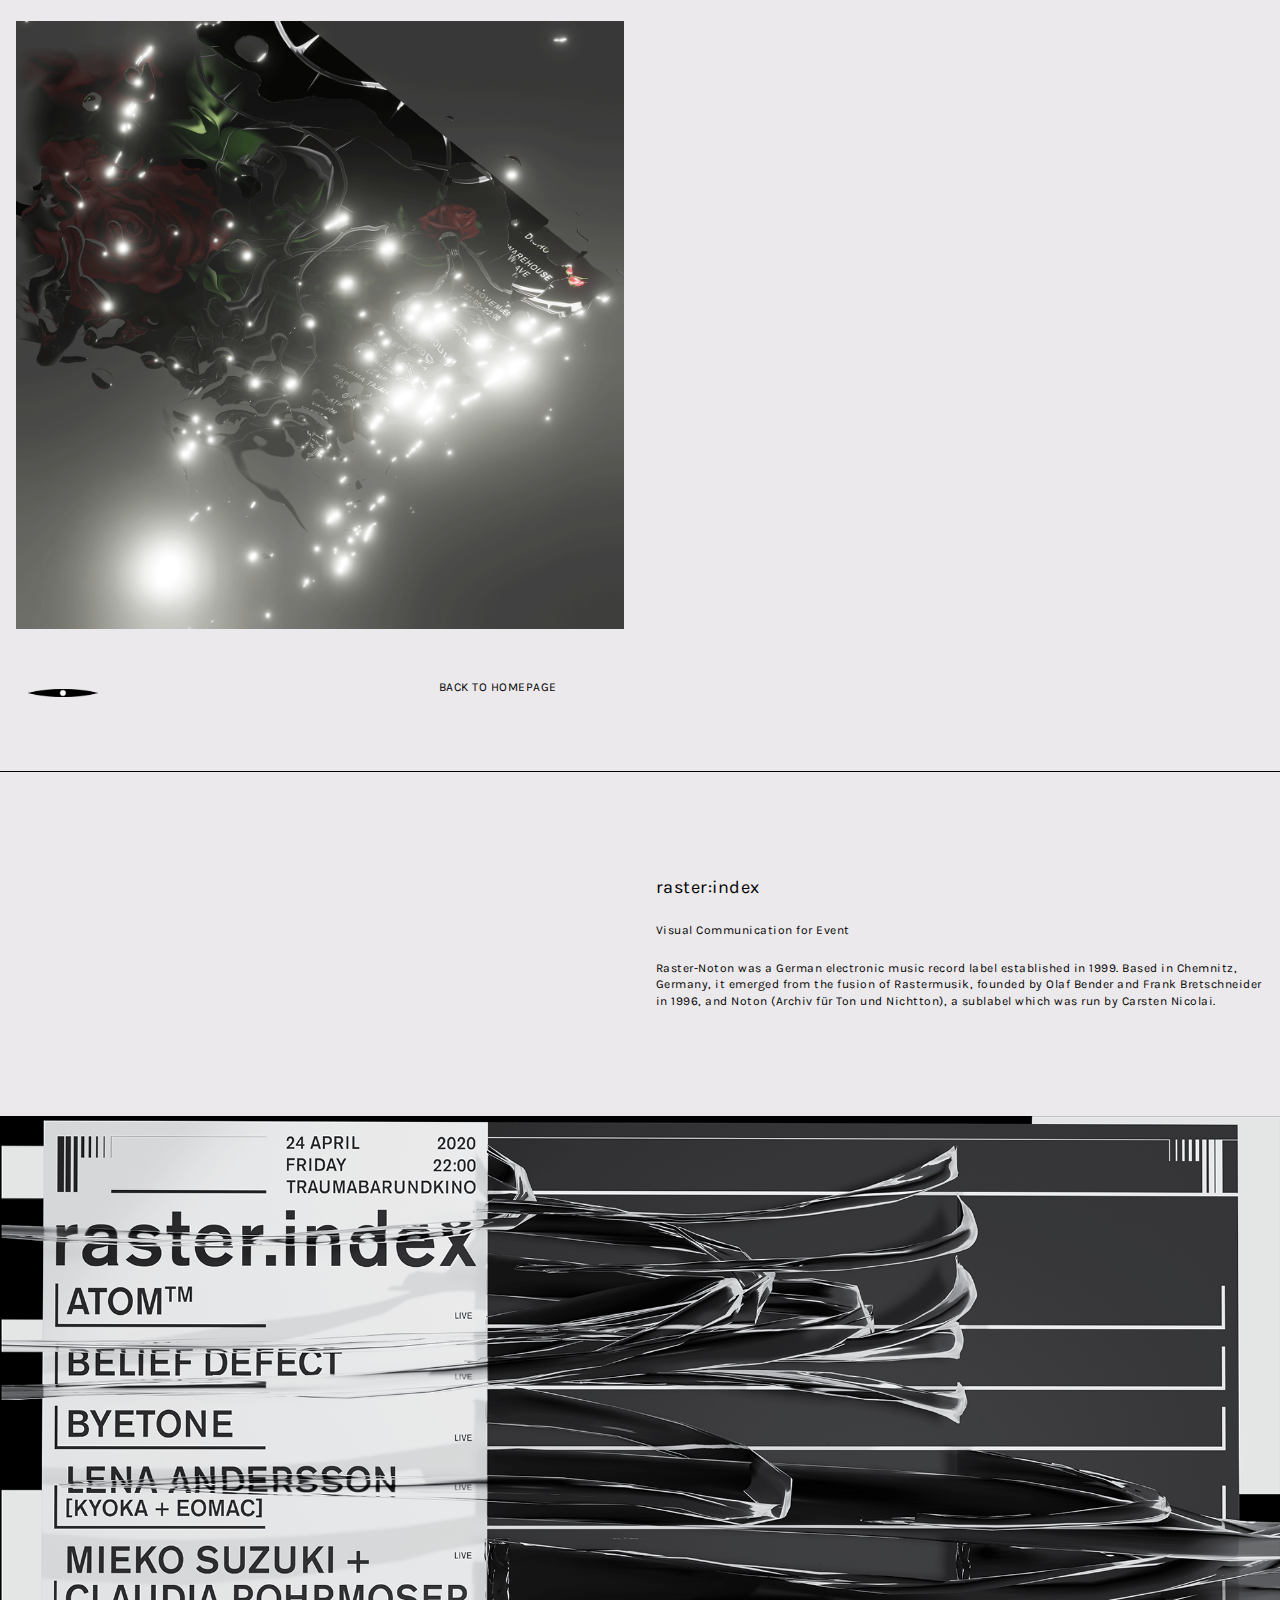
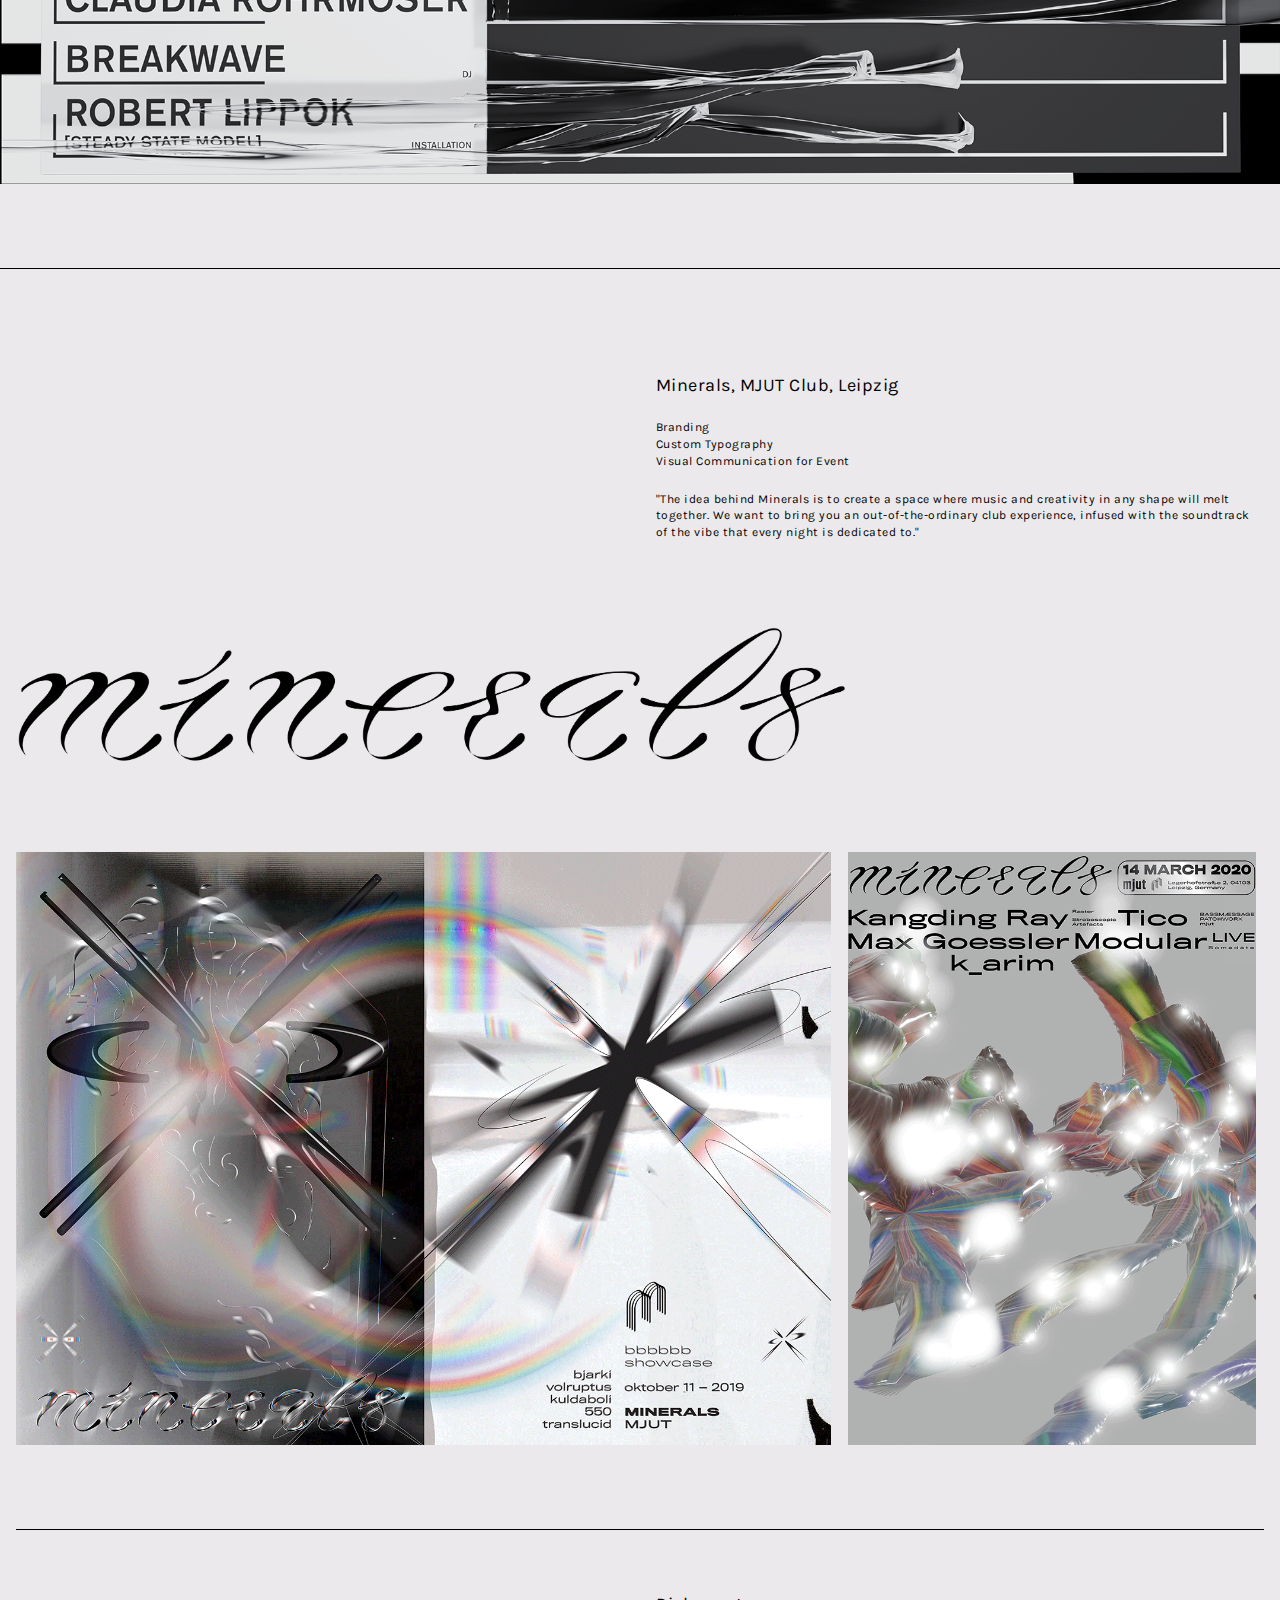
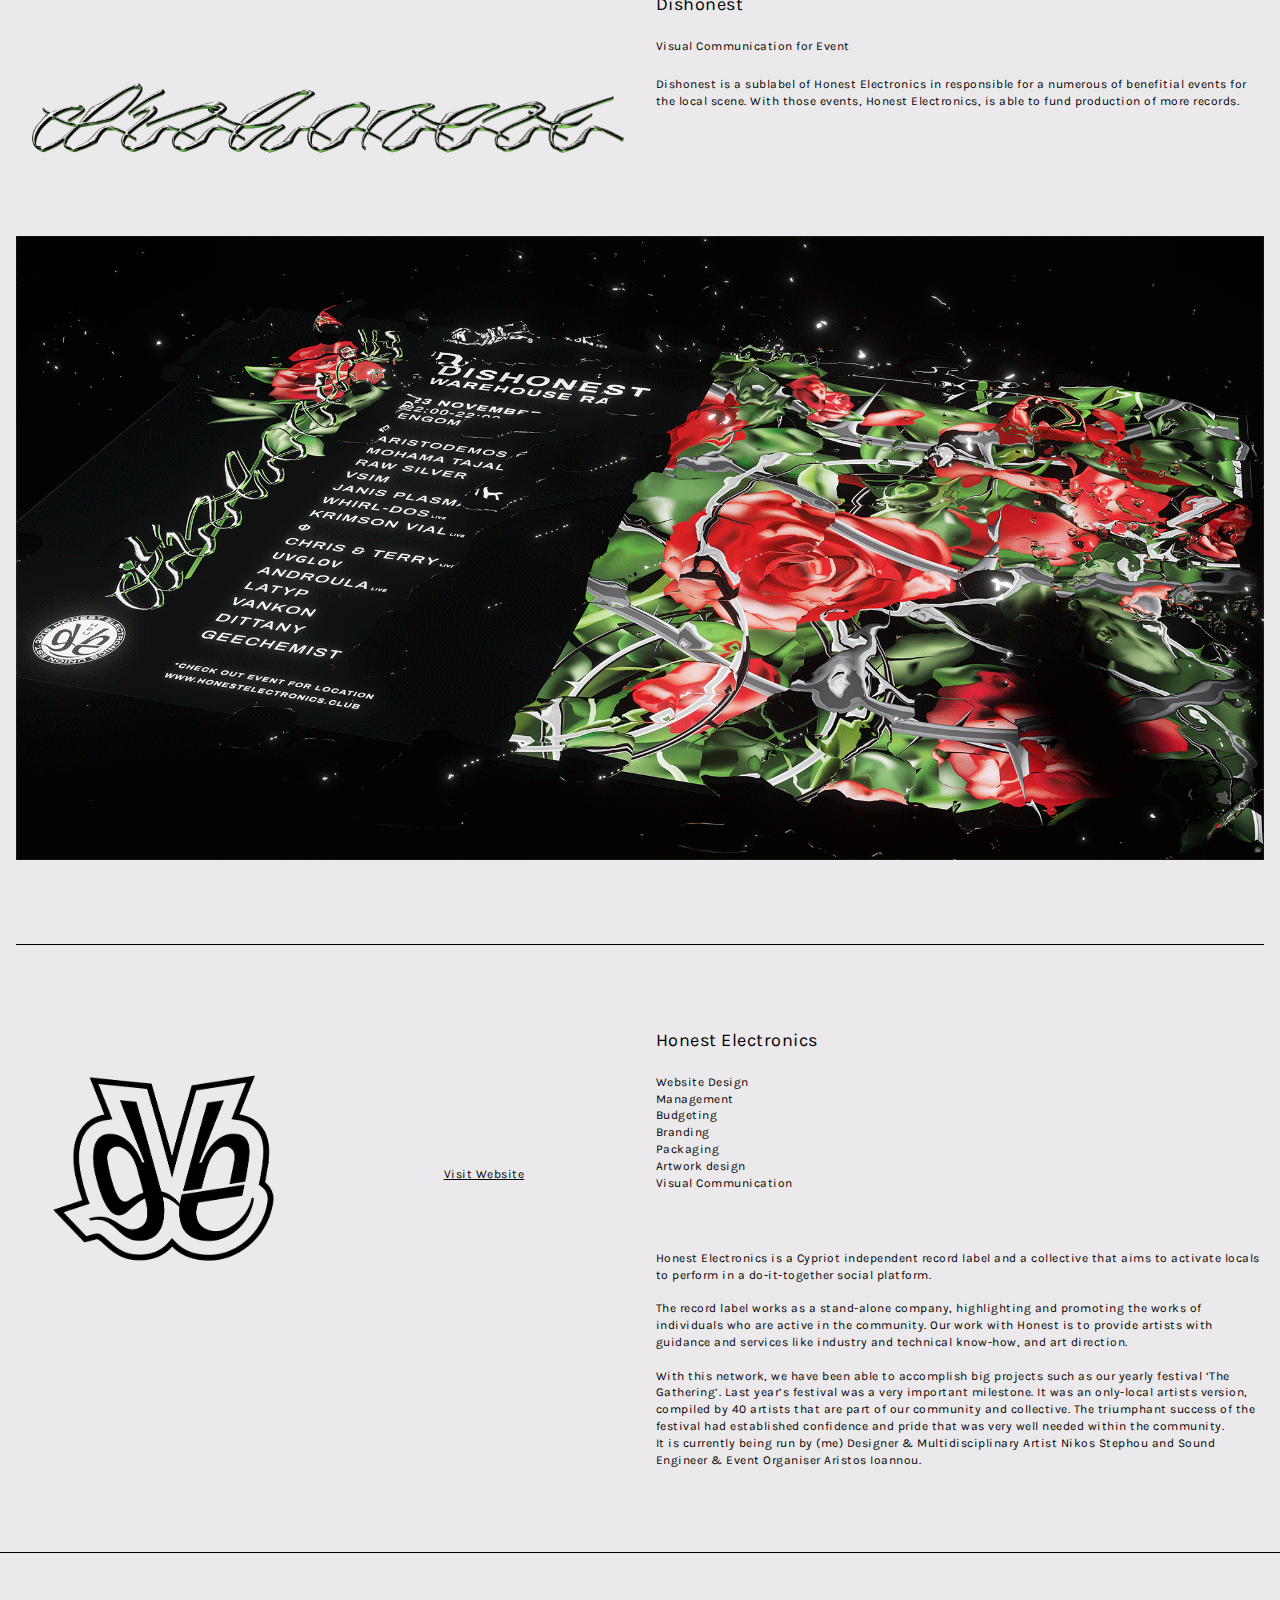
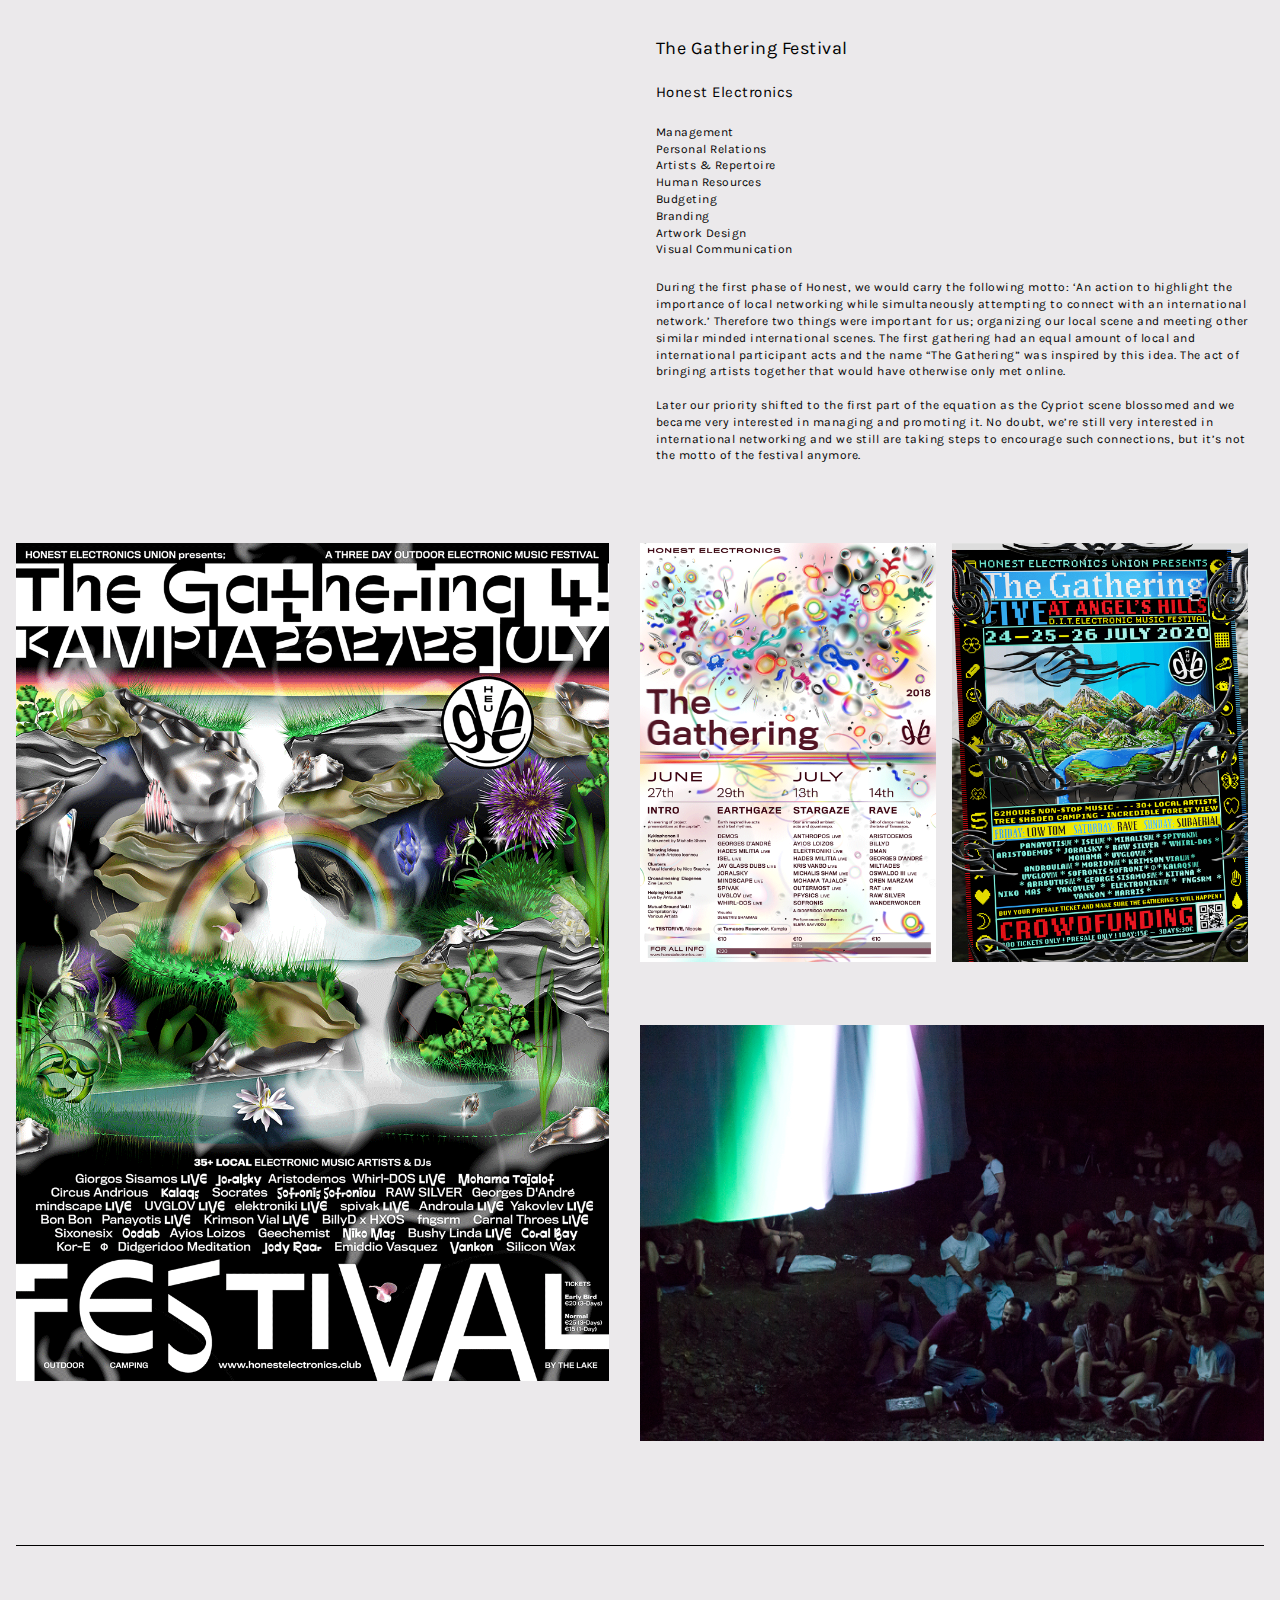
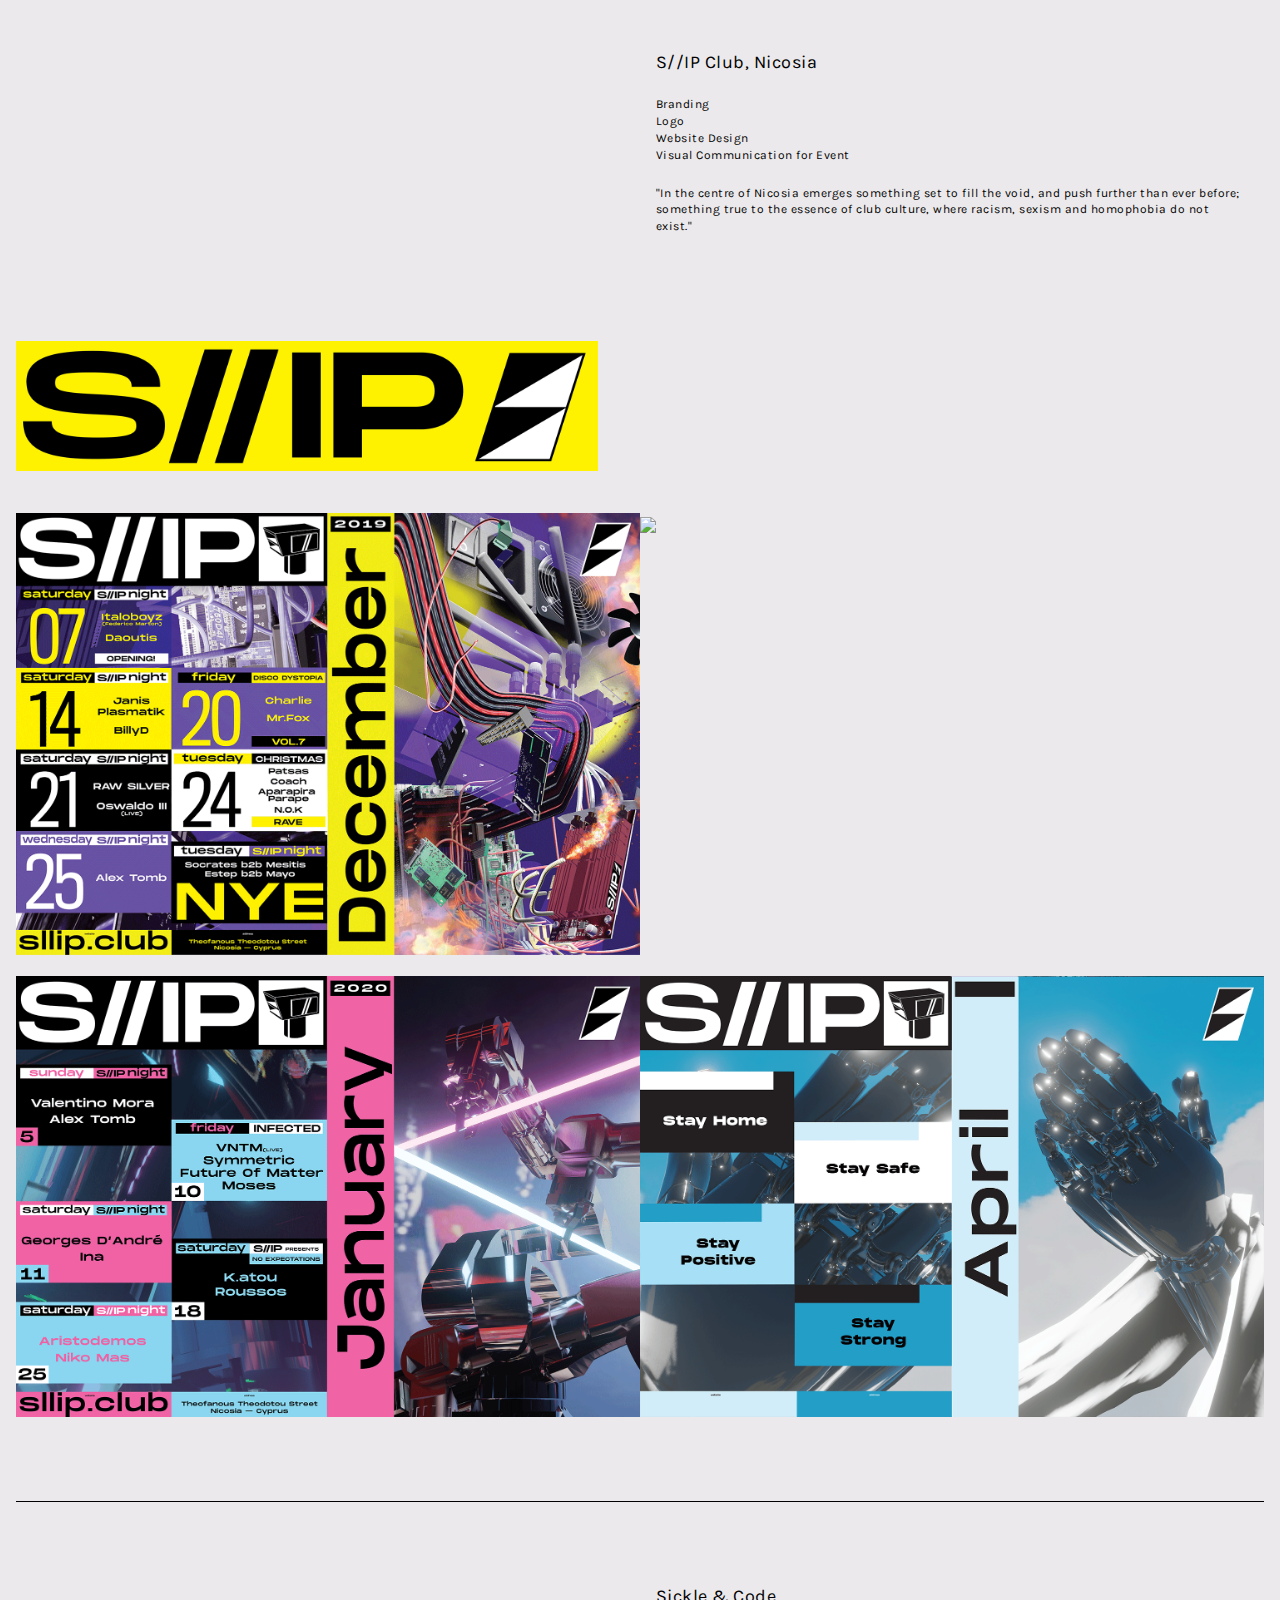
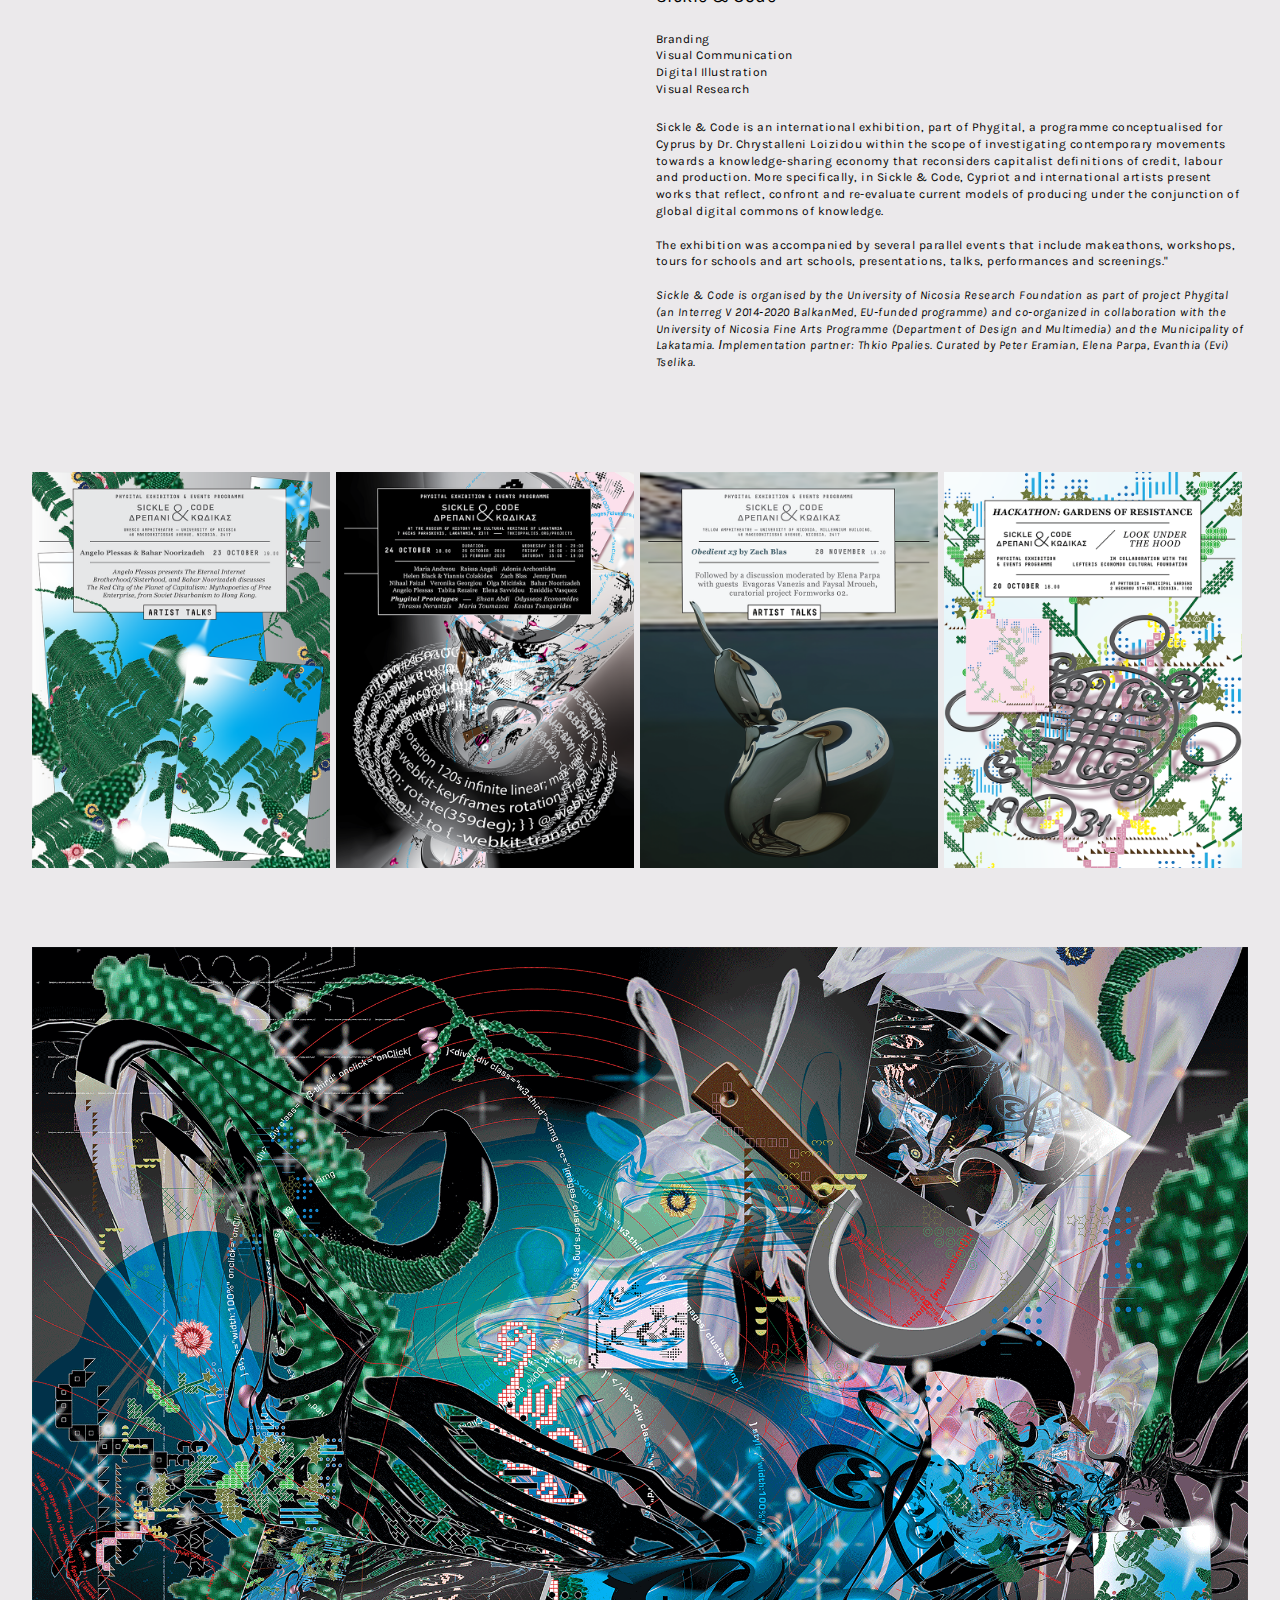
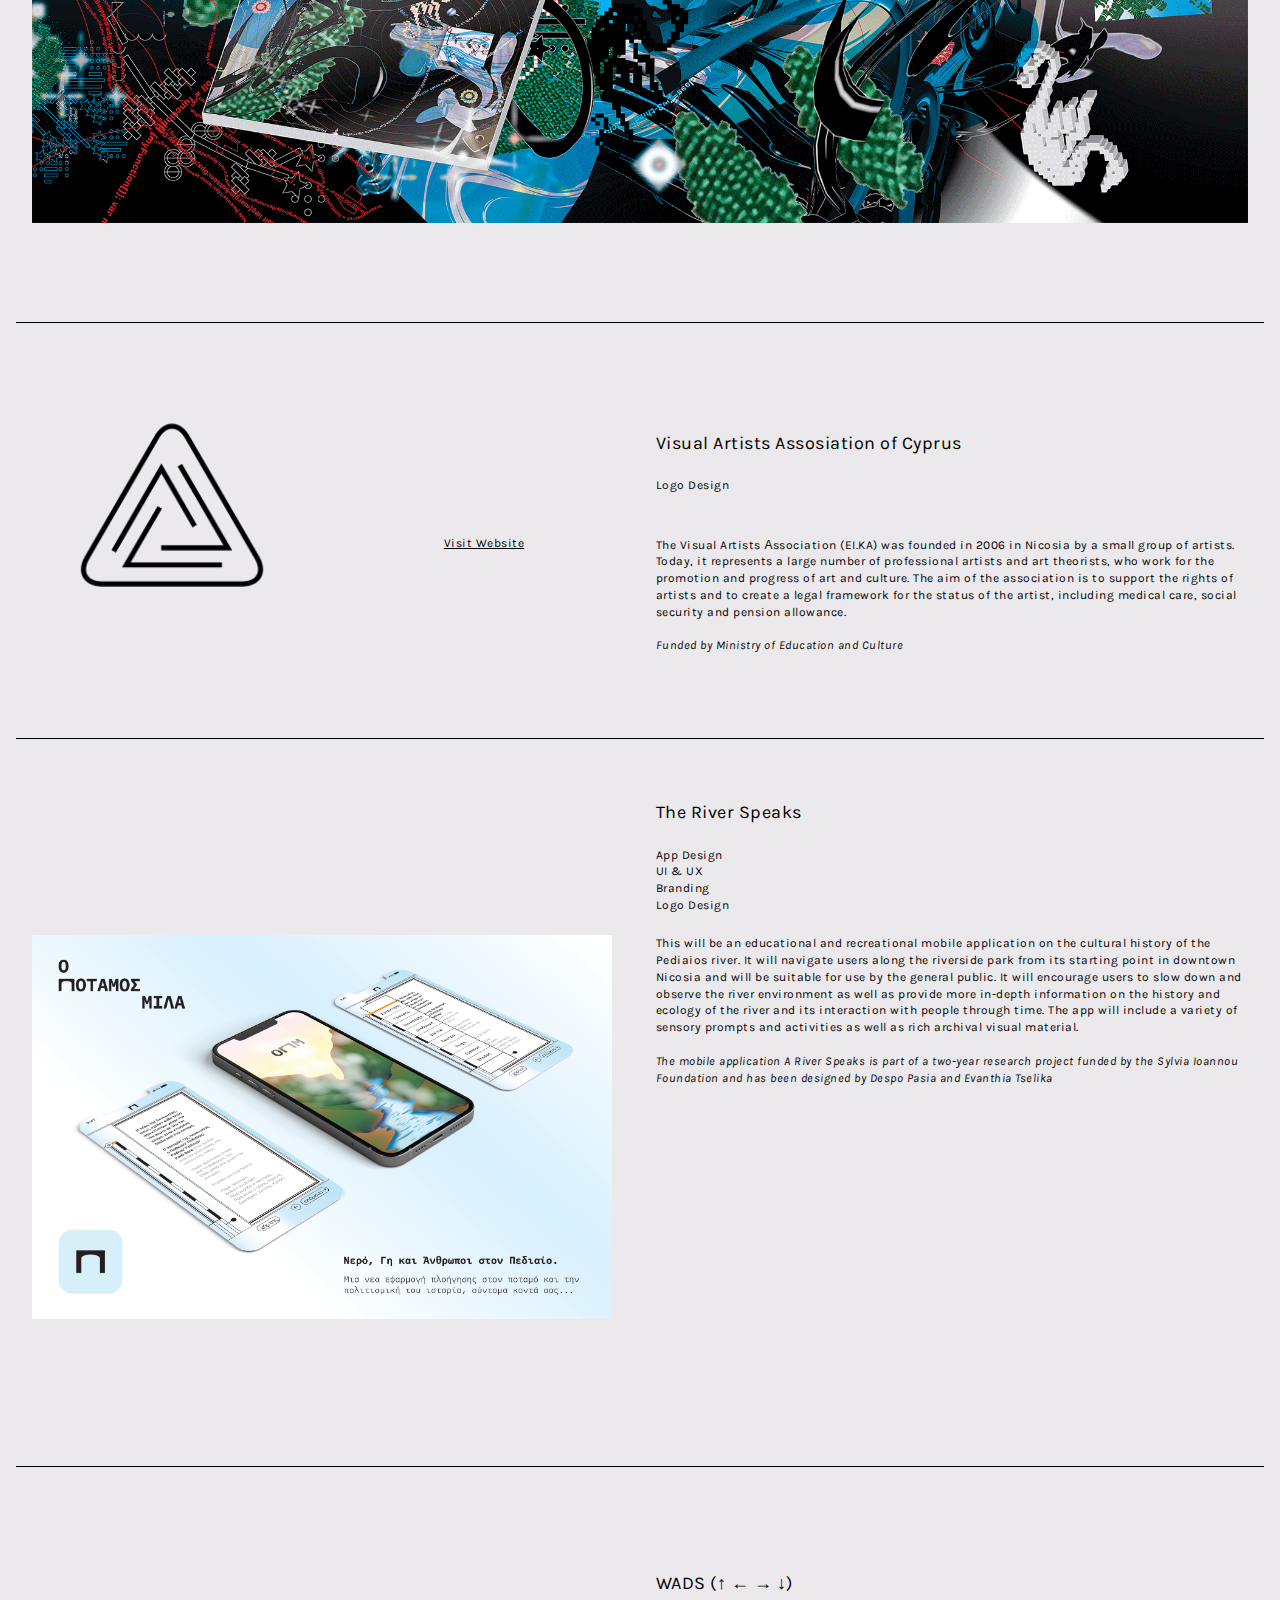
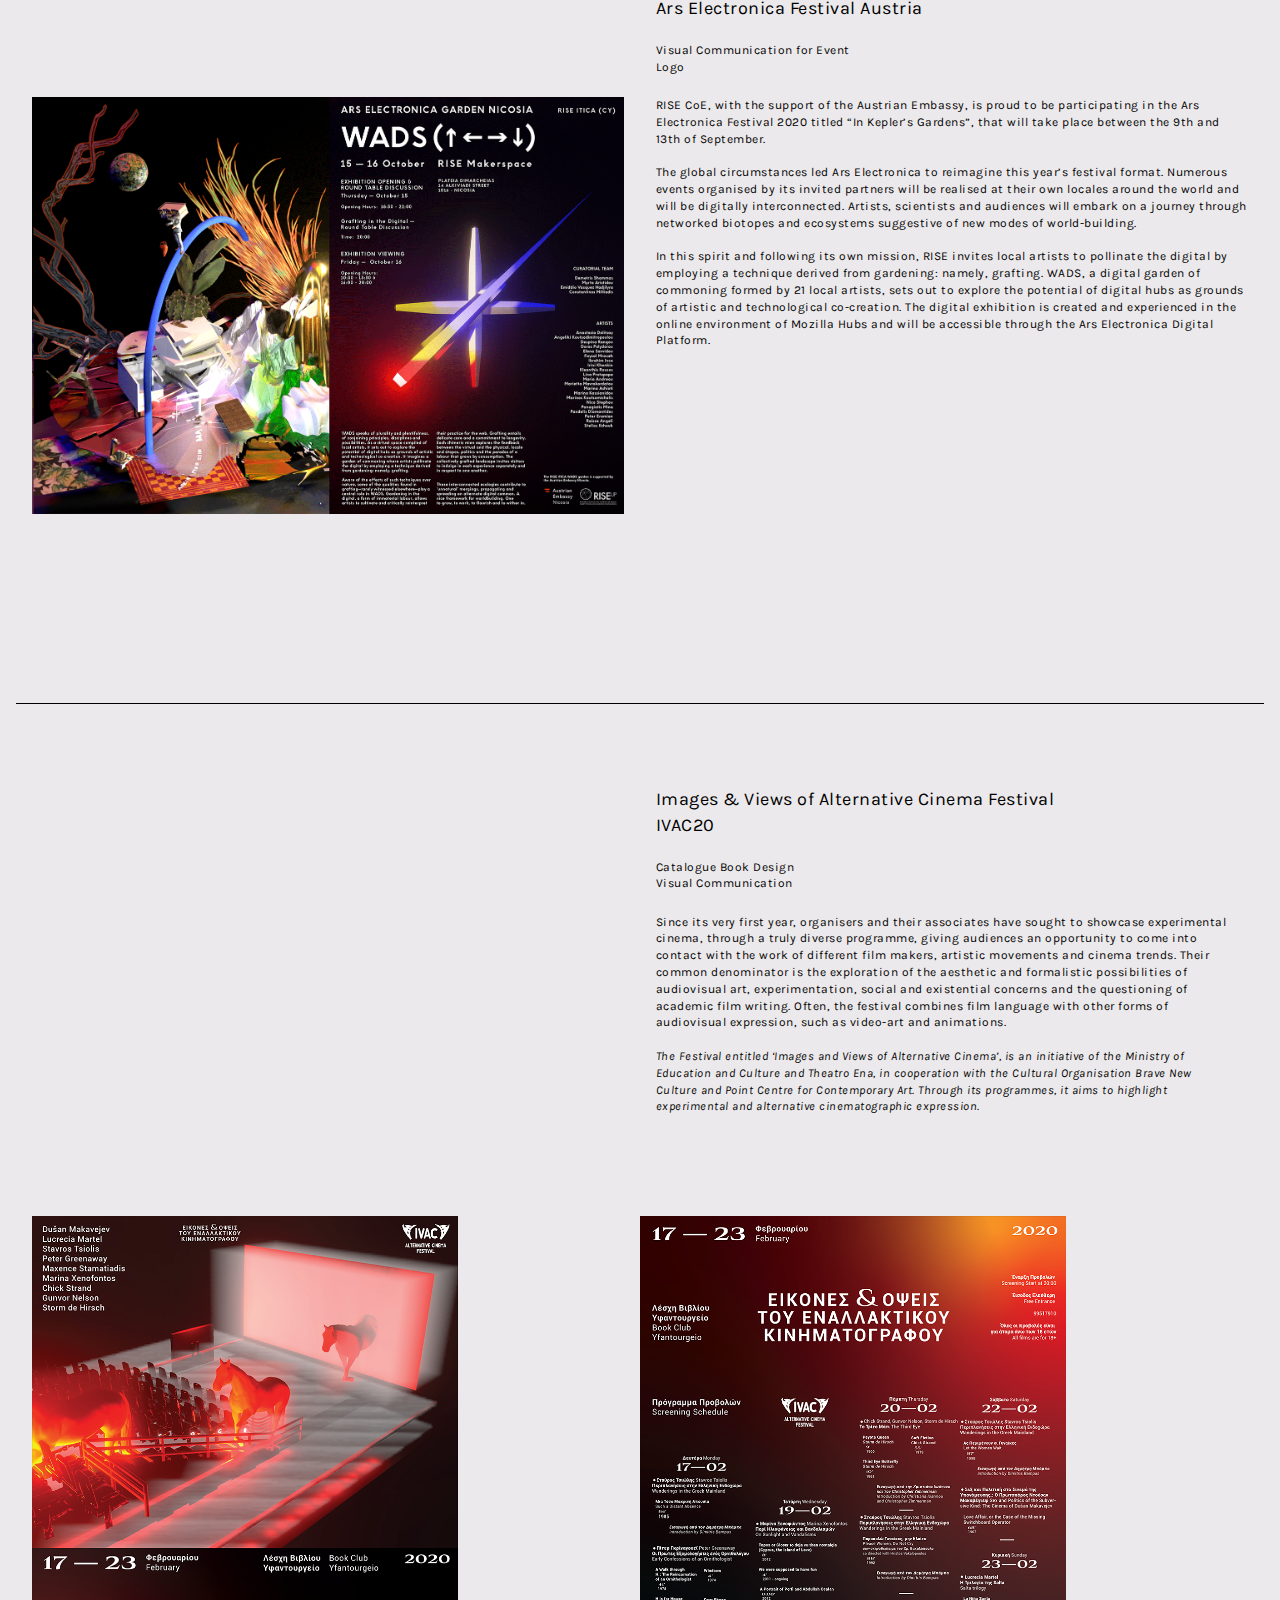
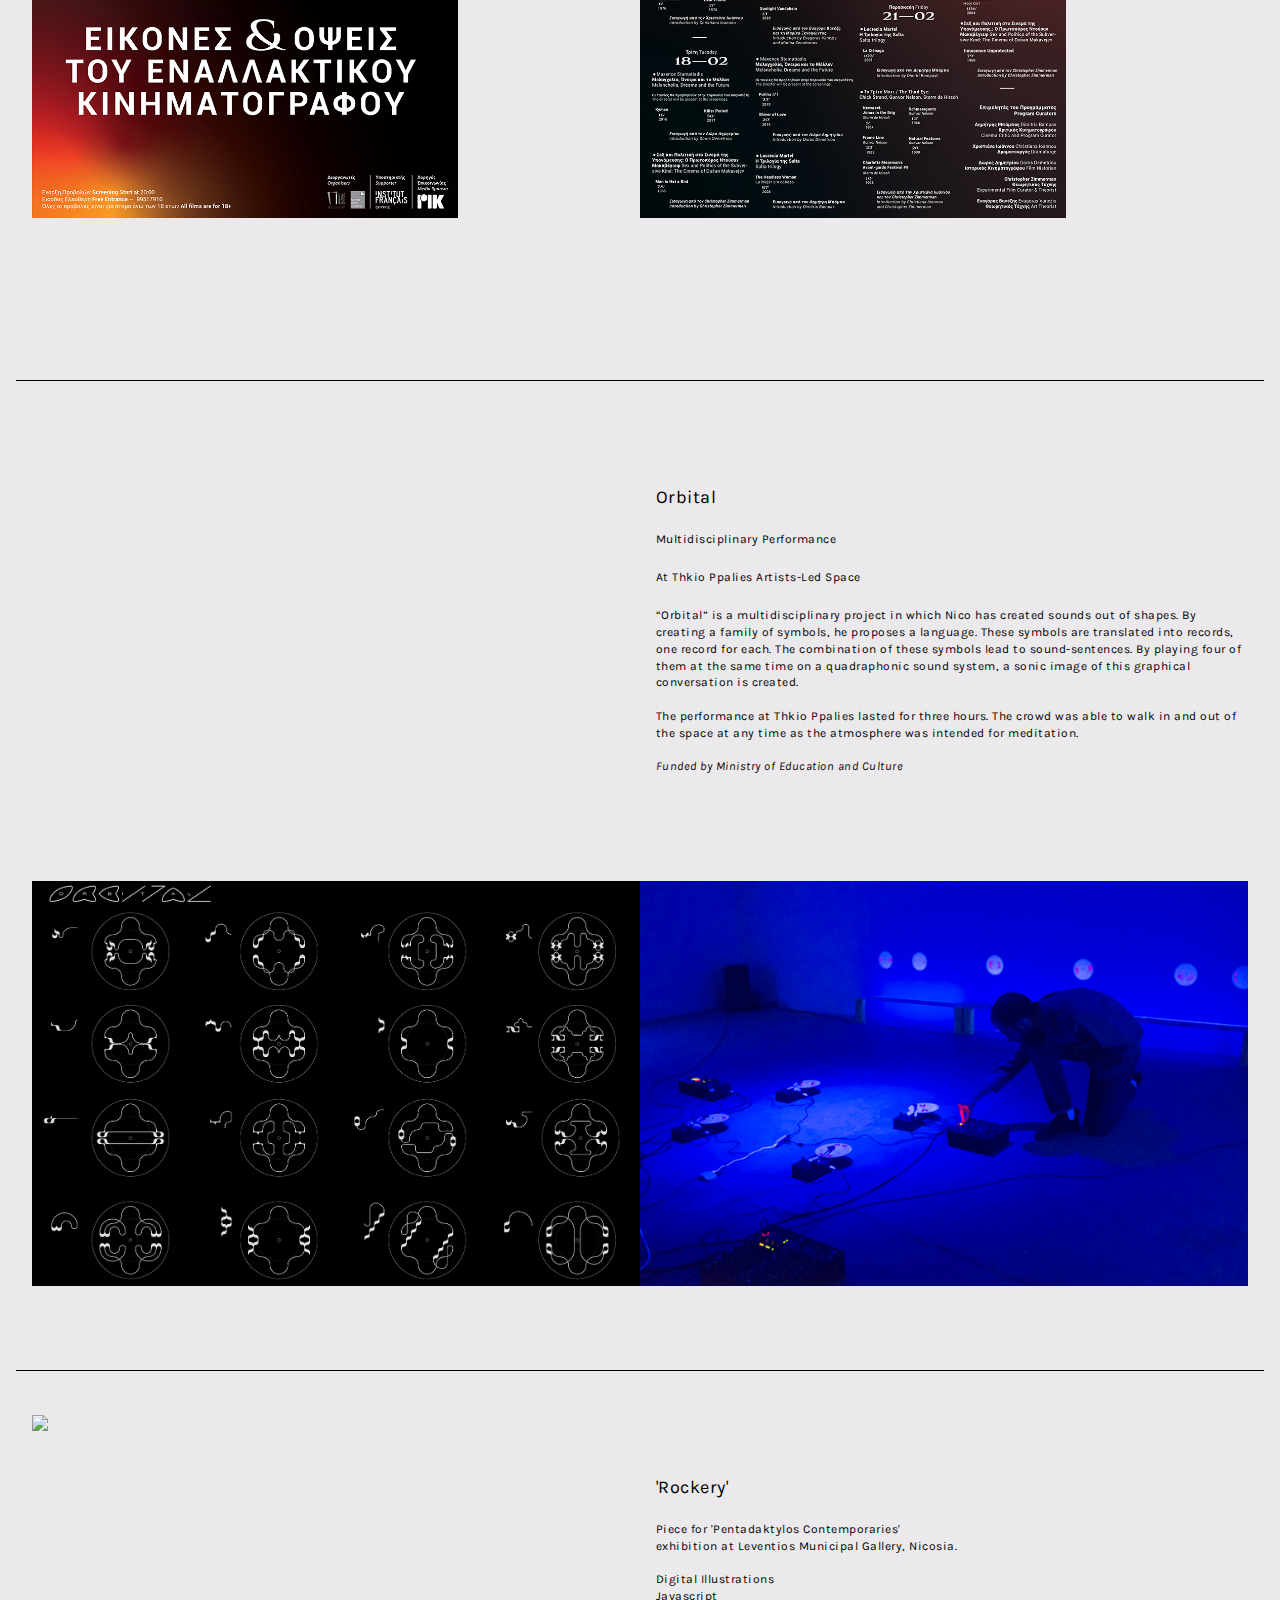
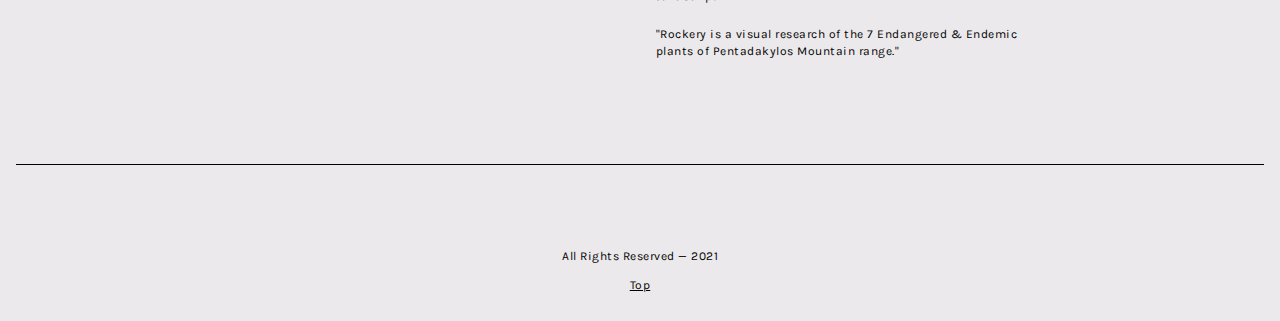
==== portfolio/index.html @ 870b5d6e "ok" ====
<!DOCTYPE html>
<html class="no-js">
<title>Nikos Stephou</title>
<head>

  <meta charset='UTF-8'>
<link rel="preconnect" href="https://fonts.googleapis.com">
<link rel="preconnect" href="https://fonts.gstatic.com" crossorigin>
<link href="https://fonts.googleapis.com/css2?family=Karla:wght@400;500;800&display=swap" rel="stylesheet">
  <meta name="viewport" content="width=device-width, initial-scale=1">
<link rel="stylesheet" href="https://www.w3schools.com/w3css/4/w3.css">
<link rel="stylesheet" type="text/css" href="css/main.css">
  <link rel="icon" href="images/he.png">
<meta property="og:title" content="Nico Stephou - Graphic Designer, Visual Artist" />
<meta property="og:type" content="info" />
<meta property="og:url" content="wwww.nicostephou.com" />
<meta property="og:image" content="https://preview.ibb.co/n4Xsk9/Screen_Shot_2018_08_30_at_11_49_58_AM.png"/>
<link rel="icon" href="https://thumb.ibb.co/gNoVv5/favicon.png" type="image/x-icon">

<style>
</style>

<script src="http://ajax.googleapis.com/ajax/libs/jquery/1.5.2/jquery.min.js"></script>
<script src="http://cdnjs.cloudflare.com/ajax/libs/modernizr/2.8.2/modernizr.js"></script>
<script>
  //paste this code under head tag or in a seperate js file.
  // Wait for window load
  $(window).load(function() {
    // Animate loader off screen
    $(".se-pre-con").fadeOut("slow");;
  });
</script>

</head>


</head>
<body>



  <!-- Modal for full size images on click-->
  <div id="modal01" class="w3-modal w3-black" style="padding-top:0" onclick="this.style.display='none'">
    <span class="w3-button w3-black w3-xxlarge w3-display-topright">×</span>
    <div class="w3-modal-content w3-animate-zoom w3-center w3-transparent w3-padding-64">
      <img id="img01" class="w3-image">
      <p id="caption"></p>
    </div>
  </div>


<!-- HEADER -->
<div  id="top">
</div>
<br>
  <div class="w3-half w3-container less header">

<img src="images/honest/dis4.gif"  style="width:100%"  onclick="onClick(this)">
<br>
<br>
</div>

  <div class="w3-quarter w3-container less header">



</h1>


    </div>


  <div class="w3-container less">
<br>
</div>


<!-- NAVBAR -->

<div id="navbar" style="margin-top:0px">

  <div class="w3-third">
    <a href="#top">
 <img src="images/logo2.png" style="max-width: 70px; margin-left: 16px; margin-top: 5px;" ></a>
  </div>


  <div class="w3-third"> 

    <a class="w3-small"href="#portfolio" class="w3-xlarge" style="color: black">BACK TO HOMEPAGE</a>         
            
        </div> 


</div>



<!-- !PAGE CONTENT! -->

<div  id="portfolio">
</div>
<div class="w3-main" style="margin-left:0px;margin-right:0px">

  <div class="w3-container less">
<br>
<br>
</div>


<hr>




<!-- raster:index -->
   <div class="w3-half w3-container"id="honest">
   </div>
   <div class="w3-half w3-container"id="honest">
    <br>
    <br>
    <br>
        <br>
    <h1 class="w3-large">raster:index</h1>
            <br>
    <h1 class="w3-small">Visual Communication for Event</h1>
      <br>
</div>

</div>

   <div class="w3-half w3-container">
    <br>
   </div>

  <div class="w3-half w3-container">

     <h1 class="w3-small">Raster-Noton was a German electronic music record label established in 1999. Based in Chemnitz, Germany, it emerged from the fusion of Rastermusik, founded by Olaf Bender and Frank Bretschneider in 1996, and Noton (Archiv für Ton und Nichtton), a sublabel which was run by Carsten Nicolai.
</h1> 
  </div>
  <div class="w3-container less">
<br>
<br>
<br>
<br>
</div>
  <div class="w3-container less">
<br>
</div>

       <div>
      <img src="images/raster/banner.gif" style="width:100%" onclick="onClick(this)">
      <br>
    </div>

<div class="w3-container less">
<br>
</div>
<div class="w3-container less">
<br>
</div>
<div class="w3-container less">
<br>
</div>

<hr>

<!-- Minerals -->
   <div class="w3-half w3-container"id="honest">
   </div>
   <div class="w3-half w3-container"id="honest">
    <br>
    <br>
    <br>
        <br>
    <h1 class="w3-large">Minerals, MJUT Club, Leipzig</h1>
            <br>
    <h1 class="w3-small">Branding</h1>
    <h1 class="w3-small">Custom Typography</h1>
    <h1 class="w3-small">Visual Communication for Event</h1>

      <br>
</div>

</div>

   <div class="w3-half w3-container">
    <br>
   </div>

  <div class="w3-half w3-container">

     <h1 class="w3-small">"The idea behind Minerals is to create a space where music and creativity in any shape will melt together. We want to bring you an out-of-the-ordinary club experience, infused with the soundtrack of the vibe that every night is dedicated to."
</h1> 
  </div>
  <div class="w3-container less">
<br>
<br>
</div>
  <div class="w3-container less">
<br>
</div>
<div class="w3-margin">
   <div class="w3-twothird">
      <img src="images/minerals/minlo.png" style="width:100%" onclick="onClick(this)">
      <br>
      <br>
      <br>
      <br>
<br>
    </div>


  <div>

    <div class="w3-twothird">
      <img src="images/minerals/poster.gif" style="width:98%" onclick="onClick(this)">
    </div>
           <div class="w3-third">
      <img src="images/minerals/poster4.gif" style="width:98%" onclick="onClick(this)">
    </div>


<div class="w3-container less">
<br>
</div>
<div class="w3-container less">
<br>
</div>
<div class="w3-container less">
<br>
</div>

<hr>

<!-- Dishonest -->
<div class="w3-half w3-container"id="honest">
   </div>
<div class="w3-half w3-container"id="honest">
    <br>
    <br>
    <h1 class="w3-large">Dishonest</h1>
    <br>
    <h1 class="w3-small">Visual Communication for Event</h1>
    <br>
</div>

</div>

   <div class="w3-half w3-container">
   <img src="images/honest/dislogo.png" style="width:100%" onclick="onClick(this)">
   </div>

  <div class="w3-half w3-container">

     <h1 class="w3-small">Dishonest is a sublabel of Honest Electronics in responsible for a numerous of benefitial events for the local scene. With those events, Honest Electronics, is able to fund production of more records.
</h1> 
  </div>
  <div class="w3-container less">
<br>
<br>
</div>
  <div class="w3-container less">
<br>
</div>

  <div>
        <div>
      <img src="images/honest/dis2.gif" style="width:100%" onclick="onClick(this)">
    </div>


<div class="w3-container less">
<br>
</div>
<div class="w3-container less">
<br>
</div>
<div class="w3-container less">
<br>
</div>


<hr>
<!-- Honest Electr -->


   <div class="w3-quarter w3-container">
    <br>
        <br>
            <br>
    <img src="images/honest/logo.png" style="width:100%" style="margin-left: 70px" onclick="onClick(this)">
   </div>

   <div class="w3-quarter w3-container">
<a href="https://www.honestelectronics.club/" target="_blank">
    <br>
    <br>
    <br>
    <br>
    <br>
    <br>
        <br>
    <br>
    <br>
  <p class="w3-small" style="text-align: center">Visit Website</p></a>
      <br>
    <br>
    <br>
    <br>
    <br>
    <br>
    <br>

    </div>
           <div class="w3-rest w3-container">
                <br>
    <br>
    <br>
    <h1 class="w3-large">Honest Electronics</h1>
            <br>
    <h1 class="w3-small">Website Design<br>
Management<br>Budgeting<br>Branding<br>Packaging<br>Artwork design <br>Visual Communication</h1>
      <br>
     </div>
</div>

</div>

   <div class="w3-half w3-container">
    <br>
   </div>

  <div class="w3-half w3-container">

     <h1 class="w3-small">Honest Electronics is a Cypriot independent record label and a collective that aims to activate locals to perform in a do-it-together social platform.
<br><br>
The record label works as a stand-alone company, highlighting and promoting the works of individuals who are active in the community. Our work with Honest is to provide artists with guidance and services like industry and technical know-how, and art direction.
<br><br>
With this network, we have been able to accomplish big projects such as our yearly festival ‘The Gathering’. Last year’s festival was a very important milestone. It was an only-local artists version, compiled by 40 artists that are part of our community and collective. The triumphant success of the festival had established confidence and pride that was very well needed within the community. 
<br>
It is currently being run by (me) Designer & Multidisciplinary Artist Nikos Stephou and Sound Engineer & Event Organiser Aristos Ioannou.
</h1> 
  </div>
  <div class="w3-container less">
<br>
<br>
</div>
  <div class="w3-container less">
<br>
</div>

<hr>



<!----The Gathering---->

   <div class="w3-half w3-container">
<br>
   </div>

           <div class="w3-rest w3-container">
                <br>
        <br>
    <br>
    <h1 class="w3-large">The Gathering Festival</h1>
            <br>
                <h1 class="w3-medium">Honest Electronics</h1>
                  <br>
    <h1 class="w3-small">
Management<br>Personal Relations<br>Artists & Repertoire<br>Human Resources<br>Budgeting<br>Branding<br>Artwork Design<br>Visual Communication
    </b>

  </h1>
      <br>
     </div>
</div>

</div>

   <div class="w3-half w3-container">
    <br>
   </div>

  <div class="w3-half w3-container">

     <h1 class="w3-small">During the first phase of Honest, we would carry the following motto: ‘An action to highlight the importance of local networking while simultaneously attempting to connect with an international network.’ Therefore two things were important for us; organizing our local scene and meeting other similar minded international scenes. The first gathering had an equal amount of local and international participant acts and the name “The Gathering” was inspired by this idea. The act of bringing artists together that would have otherwise only met online.
<br><br>
Later our priority shifted to the first part of the equation as the Cypriot scene blossomed and we became very interested in managing and promoting it. No doubt, we’re still very interested in international networking and we still are taking steps to encourage such connections, but it’s not the motto of the festival anymore.
</h1> 
  </div>
  <div class="w3-container less">
<br>
<br>
</div>
  <div class="w3-container less">
<br>
</div>

<dir class="w3-container less">
  
    <div class="w3-half">
      <img src="images/honest/ga4.gif" style="width:95%" onclick="onClick(this)">
    </div>

        <div class="w3-quarter">
      <img src="images/honest/ga3.gif" style="width:95%" onclick="onClick(this)">
    </div>

        <div class="w3-quarter">
      <img src="images/honest/ga5.gif" style="width:95%" onclick="onClick(this)">
      <br>
    </div>

        <div class="w3-half">
          <br>
          <br>
          <br>
      <img src="images/honest/2.gif" style="width:100%" onclick="onClick(this)">
    </div>
   <div class="w3-container less">
    <br>
    <br>
    <br>
    <br>
   </div>


<hr>


<!-- SLLIP -->
   <div class="w3-half w3-container"id="honest">
   </div>
   <div class="w3-half w3-container"id="honest">
    <br>
    <br>
    <br>
        <br>
    <h1 class="w3-large">S//IP Club, Nicosia</h1>
            <br>
    <h1 class="w3-small">Branding</h1>
    <h1 class="w3-small">Logo</h1>
    <h1 class="w3-small">Website Design</h1>
    <h1 class="w3-small">Visual Communication for Event</h1>
      <br>
</div>

</div>

   <div class="w3-half w3-container">
    <br>
   </div>

  <div class="w3-half w3-container">

     <h1 class="w3-small">"In the centre of Nicosia emerges something set to fill the void, and push further than ever before; something true to the essence of club culture, where racism, sexism and homophobia do not exist."
</h1> 
  </div>
  <div class="w3-container less">
<br>
<br>
<br>
<br>
</div>
  <div class="w3-container less">
<br>
</div>
<div class="w3-twothird">
      <img src="images/sllip/logo.gif" style="width:70%" onclick="onClick(this)">
      <br>
    </div>


 <div class="w3-third w3-container">

<br>
  </div>

  <div class="w3-container less">
<br>
<br>
</div>

  <div>
    <div class="w3-half">
      <img src="images/sllip/dec.gif" style="width:100%" onclick="onClick(this)">
    </div>
    <div class="w3-half">
      <img src="images/sllip/june.png" style="width:100%" onclick="onClick(this)">
    </div>

      <div class="w3-container less">
<br>
</div>
    <div class="w3-half">
      <img src="images/sllip/jan.gif" style="width:100%" onclick="onClick(this)">
    </div>
    <div class="w3-half">
      <img src="images/sllip/apr.gif" style="width:100%" onclick="onClick(this)">
    </div>

<div class="w3-container less">
<br>
</div>
<div class="w3-container less">
<br>
</div>
<div class="w3-container less">
<br>
</div>


<hr>


   <div class="w3-half w3-container"id="honest">
    <br>
    <br>
   </div>
   <div class="w3-half w3-container"id="honest">
    <br>
    <br>
    <br>
    <h1 class="w3-large">Sickle & Code</h1>
            <br>
    <h1 class="w3-small">Branding<br>Visual Communication<br>Digital Illustration<br>Visual Research</b></h1>
      <br>
</div>
<div style="text-align: center">
   <div class="w3-half w3-container"id="honest">

   </div>
   </div>
  <div class="w3-half w3-container">

     <h1 class="w3-small">Sickle & Code is an international exhibition, part of Phygital, a programme conceptualised for Cyprus by Dr. Chrystalleni Loizidou within the scope of investigating contemporary movements towards a knowledge-sharing economy that reconsiders capitalist definitions of credit, labour and production. More specifically, in Sickle & Code, Cypriot and international artists present works that reflect, confront and re-evaluate current models of producing under the conjunction of global digital commons of knowledge.
<br>
<br>
The exhibition was accompanied by several parallel events that include makeathons, workshops, tours for schools and art schools, presentations, talks, performances and screenings."
<br>
<br><i>Sickle & Code is organised by the University of Nicosia Research Foundation as part of project Phygital (an Interreg V 2014-2020 BalkanMed, EU-funded programme) and co-organized in collaboration with the University of Nicosia Fine Arts Programme (Department of Design and Multimedia) and the Municipality of Lakatamia. Ιmplementation partner: Thkio Ppalies. Curated by Peter Eramian, Elena Parpa, Evanthia (Evi) Tselika. </i></h1> 
<br>
<br>
<br>
  </div>
  <div class="w3-container less">

</div>
  <div class="w3-container less">
<br>
</div>


  <div>

<div class="w3-margin">
  

 <div class="w3-quarter">
      <img src="images/sickle/pos1.png"  style="width:98%"  onclick="onClick(this)">
    </div>
     
 <div class="w3-quarter">
      <img src="images/sickle/pos2.png" style="width:98%"  onclick="onClick(this)">
    </div>

     <div class="w3-quarter">
      <img src="images/sickle/pos3.png" style="width:98%"  onclick="onClick(this)">
    </div>

     <div class="w3-quarter">
      <img src="images/sickle/pos4.png" style="width:98%" onclick="onClick(this)">
    </div>
  <div class="w3-container less">
</div>
</div>
    

     <div class="w3-margin">
      <br>
      <br>
      <br>
      <img src="images/sickle/small.gif" style="width:100%" onclick="onClick(this)">
    </div>




</div>
</div>


  <div class="w3-container less">
<br>

</div>

  <div class="w3-container less">
<br>
<br>
</div>


<hr>
<!----- Visual Artists Assosiation Logo ------>

   <div class="w3-quarter w3-container"id="honest">
    <br>
    <img src="images/visual-logo/logo3.png" style="width:100%" onclick="onClick(this)">
   </div>
      <div class="w3-quarter w3-container"id="honest" style="text-align: center" >
        <br>
        <br>
                <br>
        <br>
<a href="https://www.phytorio.org/" target="_blank" class="w3-small">
<br>
<br><br><br><br>
  Visit Website
        <br><br><br><br><br>
      </a>
   </div>
   <div class="w3-half w3-container"id="honest">
    <br>
        <br><br>
    <h1 class="w3-large"><br>
      Visual Artists Assosiation of Cyprus</h1>
            <br>
    <h1 class="w3-small">Logo Design</h1>
      <br>
      <br>
</div>


   <div class="w3-half w3-container"id="honest">
   </div>

  <div class="w3-half w3-container">

     <h1 class="w3-small">The Visual Artists Αssociation (EI.KA) was founded in 2006 in Nicosia by a small group of artists. Today, it represents a large number of professional artists and art theorists, who work for the promotion and progress of art and culture. The aim of the association is to support the rights of artists and to create a legal framework for the status of the artist, including medical care, social security and pension allowance. 
      <br>
<br>
<i>Funded by Ministry of Education and Culture</i>
</h1> 
  </div>
  <div class="w3-container less">
<br>
<br>
</div>
  <div class="w3-container less">
<br>
</div>
<hr>

<!-- The River Talks -->
   <div class="w3-half w3-container"id="honest">
   </div>
   <div class="w3-half w3-container"id="honest">
    <br>
        <br>
    <h1 class="w3-large">The River Speaks</h1>
            <br>
    <h1 class="w3-small">App Design<br>UI & UX<br>Branding<br>Logo Design</h1>
</div>
  <div class="w3-container less">
<br>

</div>

   <div class="w3-half w3-container"id="honest">
     <img src="images/pedieos/ped1.png" style="width:98%" onclick="onClick(this)">
   </div>

  <div class="w3-half w3-container">

     <h1 class="w3-small">
This will be an educational and recreational mobile application on the cultural history of the Pediaios river. It will navigate users along the riverside park from its starting point in downtown Nicosia and will be suitable for use by the general public. It will encourage users to slow down and observe the river environment as well as provide more in-depth information on the history and ecology of the river and its interaction with people through time. The app will include a variety of sensory prompts and activities as well as rich archival visual material. 
<br> <br>
<i>The mobile application A River Speaks is part of a two-year research project funded by the Sylvia Ioannou Foundation and has been designed by Despo Pasia and Evanthia Tselika</i>
</h1> 
  </div>
  <div class="w3-container less">
<br>
<br>
</div>
  <div class="w3-container less">
<br>
</div>


<div class="w3-container less">
<br>
</div>
<div class="w3-container less">
<br>
</div>
<div class="w3-container less">
<br>
</div>

<hr>

<!-- WADS -->
   <div class="w3-half w3-container"id="honest">
   </div>
   <div class="w3-half w3-container"id="honest">
    <br>
    <br>
    <br>
        <br>
    <h1 class="w3-large">WADS (↑ ← → ↓)</h1>
    <h1 class="w3-large">Ars Electronica Festival Austria</h1>
            <br>
    <h1 class="w3-small">Visual Communication for Event</h1>
    <h1 class="w3-small">Logo</h1>
      <br>
</div>

</div>

   <div class="w3-half w3-container">
    <img src="images/WADS/po.gif" style="width:100%" onclick="onClick(this)">
   </div>

  <div class="w3-half w3-container">

     <h1 class="w3-small">RISE CoE, with the support of the Austrian Embassy, is proud to be participating in the Ars Electronica Festival 2020 titled “In Kepler’s Gardens”, that will take place between the 9th and 13th of September.<br><br>
 
The global circumstances led Ars Electronica to reimagine this year’s festival format. Numerous events organised by its invited partners will be realised at their own locales around the world and will be digitally interconnected. Artists, scientists and audiences will embark on a journey through networked biotopes and ecosystems suggestive of new modes of world-building.<br><br>
 
In this spirit and following its own mission, RISE invites local artists to pollinate the digital by employing a technique derived from gardening: namely, grafting. WADS, a digital garden of commoning formed by 21 local artists, sets out to explore the potential of digital hubs as grounds of artistic and technological co-creation. The digital exhibition is created and experienced in the online environment of Mozilla Hubs and will be accessible through the Ars Electronica Digital Platform.
</h1> 
  </div>
  <div class="w3-container less">
<br>
<br>
<br>
<br>
</div>
  <div class="w3-container less">
<br>
</div>


<div class="w3-container less">
<br>
</div>
<div class="w3-container less">
<br>
</div>
<div class="w3-container less">
<br>
</div>

<hr>

<!-- IVAC -->

 <div class="w3-container less" id="visual">
      <div class="w3-half w3-container less">
<br>
<br>
</div>
    <div class="w3-half w3-container less">
<br>
<br>
<br>
</div>
    <h1 class="w3-large w3-half"><br></h1>

   <div class="w3-half w3-container less" style="margin:0px;">
     <h1 class="w3-large">Images & Views of Alternative Cinema Festival<br>IVAC20</b></h1>
     <br>
    <h1 class="w3-small">Catalogue Book Design<br>Visual Communication</b></h1>
    <br>
  </div>
  <div class="w3-half w3-container less">
<br>
<br>
</div>
         <div class="w3-half w3-container less">
    <h1 class="w3-small">Since its very first year, organisers and their associates have sought to showcase experimental cinema, through a truly diverse programme, giving audiences an opportunity to come into contact with the work of different film makers, artistic movements and cinema trends. Their common denominator is the exploration of the aesthetic and formalistic possibilities of audiovisual art, experimentation, social and existential concerns and the questioning of academic film writing. Often, the festival combines film language with other forms of audiovisual expression, such as video-art and animations.
<br>
<br><i>The Festival entitled ‘Images and Views of Alternative Cinema’, is an initiative of the Ministry of Education and Culture and Theatro Ena, in cooperation with the Cultural Organisation Brave New Culture and Point Centre for Contemporary Art. Through its programmes, it aims to highlight experimental and alternative cinematographic expression.</i></h1> 
<br>
</div>

<div class="w3-container less">
<br>
<br>
<br>
</div>
      </div>

<div class="w3-margin">

<div class="w3-half" >
<img src="images/ivac/po1.png" style="width:70%" onclick="onClick(this)">
  </div>



<div class="w3-half">
<img src="images/ivac/po2.png" style="width:70%" onclick="onClick(this)">
  </div>

<div class="w3-container less">
<br>
<br>
<br>
</div>



</div>


<div class="w3-container less">
<br>
<br>
<br>
</div>



<hr>



   <div class="w3-half w3-container"id="honest">
   </div>
   <div class="w3-half w3-container"id="honest">
    <br>
    <br>
    <br>
        <br>
    <h1 class="w3-large">Orbital</h1>
            <br>
    <h1 class="w3-small">Multidisciplinary Performance</b></h1>
      <br>
          <h1 class="w3-small">At Thkio Ppalies Artists-Led Space</h1>
      <br>
</div>

</div>

   <div class="w3-half w3-container">
    <br>
   </div>

  <div class="w3-half w3-container">

     <h1 class="w3-small">“Orbital” is a multidisciplinary project in which Nico has created sounds out of shapes. By creating a family of symbols, he proposes a language. These symbols are translated into records, one record for each. The combination of these symbols lead to sound-sentences. By playing four of them at the same time on a quadraphonic sound system, a sonic image of this graphical conversation is created.
<br><br>
The performance at Thkio Ppalies lasted for three hours. The crowd was able to walk in and out of the space at any time as the atmosphere was intended for meditation.
      <br>
      <br>
<i>Funded by Ministry of Education and Culture</i>
</h1> 

  </div>
  <div class="w3-container less">
<br>
<br>
<br>
<br>
</div>
  <div class="w3-container less">
<br>
</div>
<div class="w3-container less">
       <div class="w3-half" >
      <img src="images/orbital/or1.png" style="width:100%" onclick="onClick(this)">
      <br>
    </div>
           <div class="w3-rest">
      <img src="images/orbital/or2.gif" style="width:100%" onclick="onClick(this)">
      <br>
    </div>
  </div>
<div class="w3-container less">
<br>
</div>
<div class="w3-container less">
<br>
</div>
<div class="w3-container less">
<br>
</div>

</div>
<hr>

<!-- rockery -->
   <div class="w3-half w3-container"id="honest">
       <div class="w3-container less">
    <br>
  </div>
          <img src="images/rockery/vid2.gif" style="width:100%" onclick="onClick(this)">
   </div>
   <div class="w3-half w3-container"id="honest">
    <br>
    <br>
    <br>
        <br>
    <h1 class="w3-large">'Rockery'</h1>
            <br>
    <h1 class="w3-small">Piece for 'Pentadaktylos Contemporaries' <br>exhibition at Leventios Municipal Gallery, Nicosia. <br><br> Digital Illustrations<br> Javascript</h1>
      <br>
</div>

</div>

   <div class="w3-half w3-container">
   </div>

  <div class="w3-half w3-container">

     <h1 class="w3-small">"Rockery is a visual research of the 7 Endangered & Endemic <br>plants of Pentadakylos Mountain range."</h1> 
  </div>
  <div class="w3-container less">
<br>
<br>
<br>
<br>
</div>
 


<hr>

   <div class="w3-container less">

    <br>
    <br>
    <br>
  <h1 class="w3-small" style="text-align: center">All Rights Reserved — 2021</h2></a>
    </div>

       <div class="w3-container less">
<a href="#top">
  <p class="w3-small" style="text-align: center">Top</p></a>
    </div>


<!-- End page content -->
<script src="https://ajax.googleapis.com/ajax/libs/jquery/3.3.1/jquery.min.js"></script>
<script src="css/main.js"></script>
<script>


window.onscroll = function() {myFunction()};

var navbar = document.getElementById("navbar");
var sticky = navbar.offsetTop;

function myFunction() {
  if (window.pageYOffset >= sticky) {
    navbar.classList.add("sticky")
  } else {
    navbar.classList.remove("sticky");
  }
}

// Modal Image Gallery
function onClick(element) {
  document.getElementById("img01").src = element.src;
  document.getElementById("modal01").style.display = "block";
  var captionText = document.getElementById("caption");
  captionText.innerHTML = element.alt;
}

</script>

</body>
</html>
---- portfolio/css/main.css ----
body,h1, h2,h3,h5 {
font-family: 'Karla', sans-serif;



  letter-spacing: 0.5px; 
  line-height: 1.4;
  color: black;
  margin: 0;
  background-color: #EBE9EB;

}


.w3-half img{margin-bottom:0px;margin-top:0px:margin-right:0px;margin-left:0px;padding:none;}

}
.header {
  color: black;
}

.center {
  display: block;
  margin-left:10px;
}


.loadingimage {
  position: fixed;
  top: 50%;


}

#navbar {
  overflow: hidden;
}

#navbar a {
  float: left;
  display: block;
  color: white; 
  text-align: center;
  padding: 8px 12px;
  text-decoration: none;
}

#navbar a:hover {
  color: white;
}

#navbar a.active {
  color: white;
}

.content {
  padding: 16px;
}

.sticky {
  position: fixed;
  top: 0;
  width: 100%;
}

.sticky + .content {
  padding-top: 60px;
}

hr {
height: 0.5px;
color: white;
background-color: black;
border: none;
}


.eye {
	padding: none;
	margin: none;
	right: 0px;
	max-width: 250px;
    display: block;
    margin-left: auto;
    margin-right: auto }
}

.progress 
{
 position: fixed;
 left: 0px;
 top: 0px;
 width: 100%;
 height: 100%;
 z-index: 9999;
 background-color: #F2F2F2;
}
.bar 
{ 
  background-color: #819FF7; 
  width:0%; 
  height:5px; 
  border-radius: 3px; 
}
.percent 
{ 
  position:absolute; 
  display:inline-block; 
  top:3px; 
  left:48%; 
}




#bl1 {
        -webkit-animation: rotation 300s infinite linear;
        max-width: 100%;
}

#bl2 {
        -webkit-animation: rotation 100s infinite linear;
        max-width: 100%;
}

#bl3 {
        -webkit-animation: rotation 500s infinite linear;
        max-width: 100%;
}

#bl4 {
        -webkit-animation: rotation 300s infinite linear;
        max-width: 100%;
}

#bl5 {
        -webkit-animation: rotation 300s infinite linear;
        max-width: 100%;
}



@-webkit-keyframes rotation {
        from {
                -webkit-transform: rotate(0deg);
        }
        to {
                -webkit-transform: rotate(359deg);
        }
}



@-moz-keyframes spin { 100% { -moz-transform: rotate(360deg); } }
@-webkit-keyframes spin { 100% { -webkit-transform: rotate(360deg); } }
@keyframes spin { 100% { -webkit-transform: rotate(360deg); transform:rotate(360deg); } }


@media all and (max-width: 959px) {
    #div1 {display:block;}
    #div2 {display:block;}
    #div3 {display:block;}
    #div4 {display:block;}
    #div5 {display:block;}
    
}
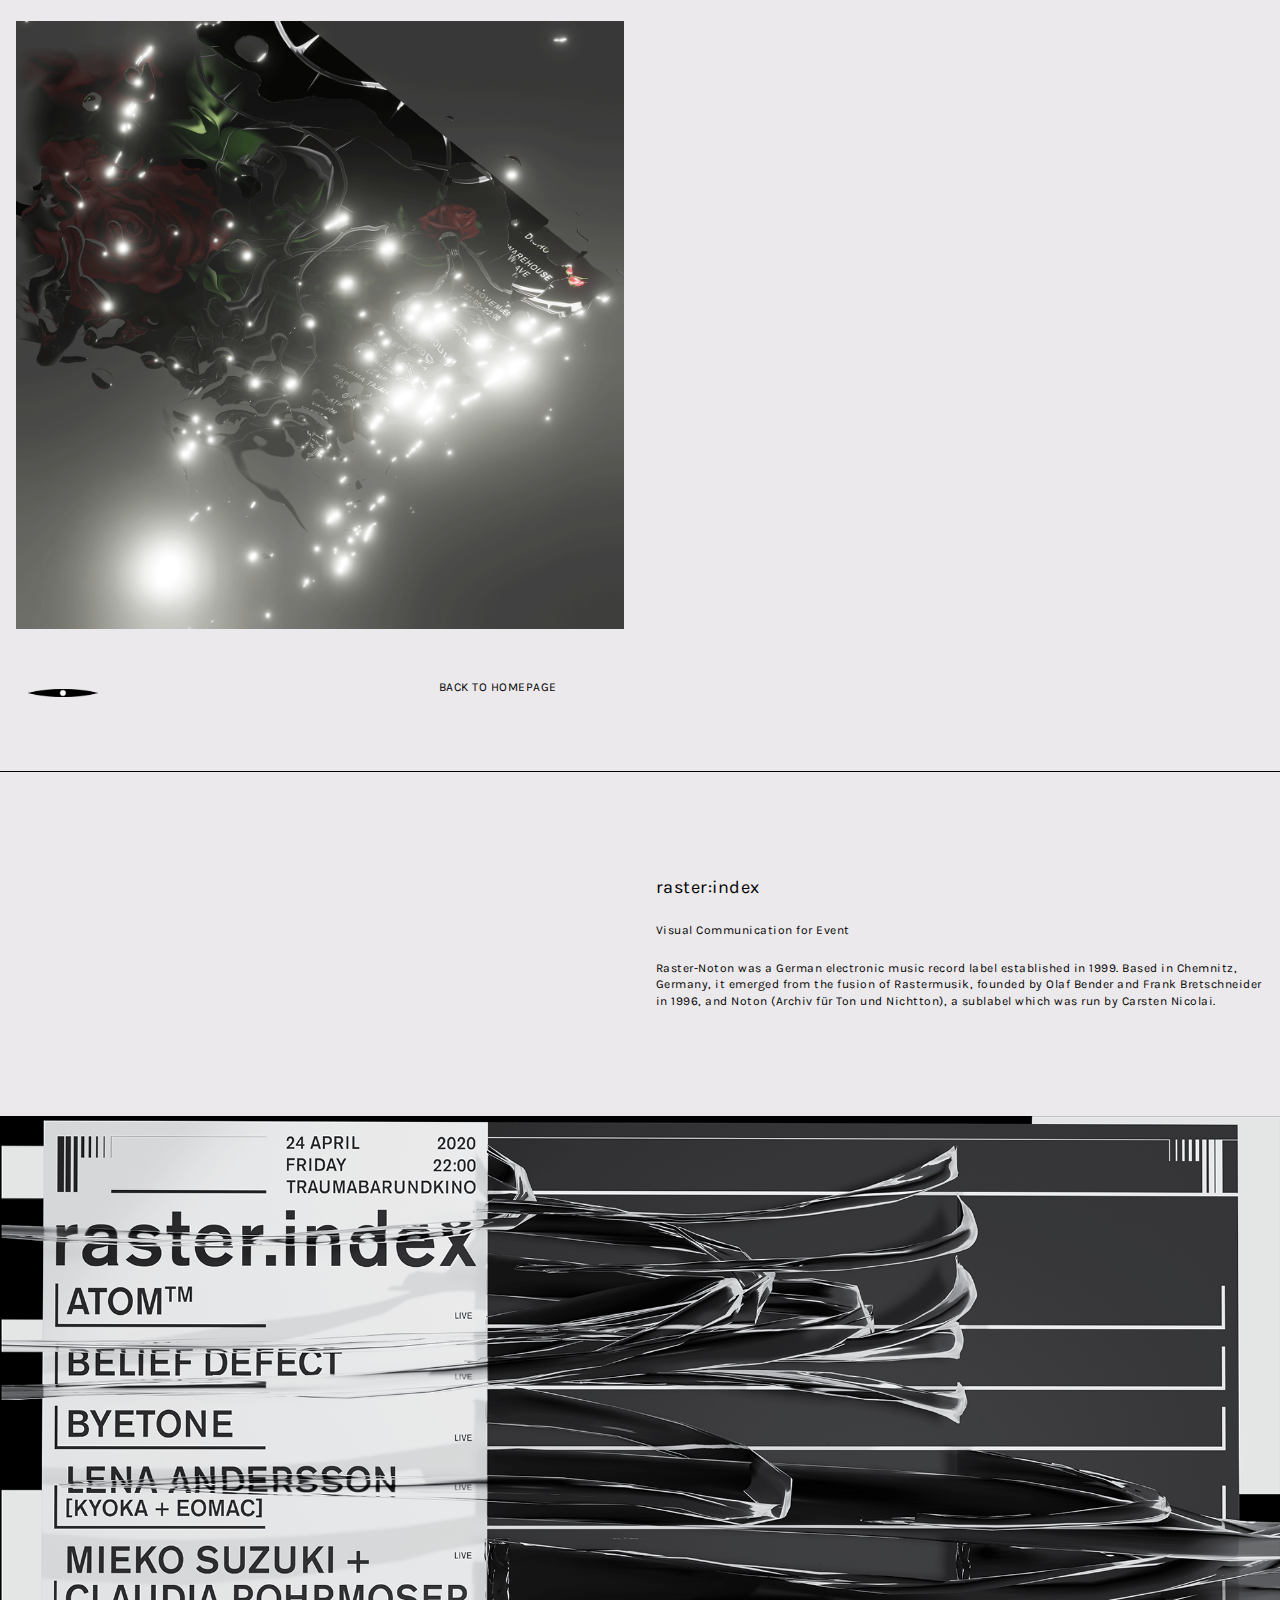
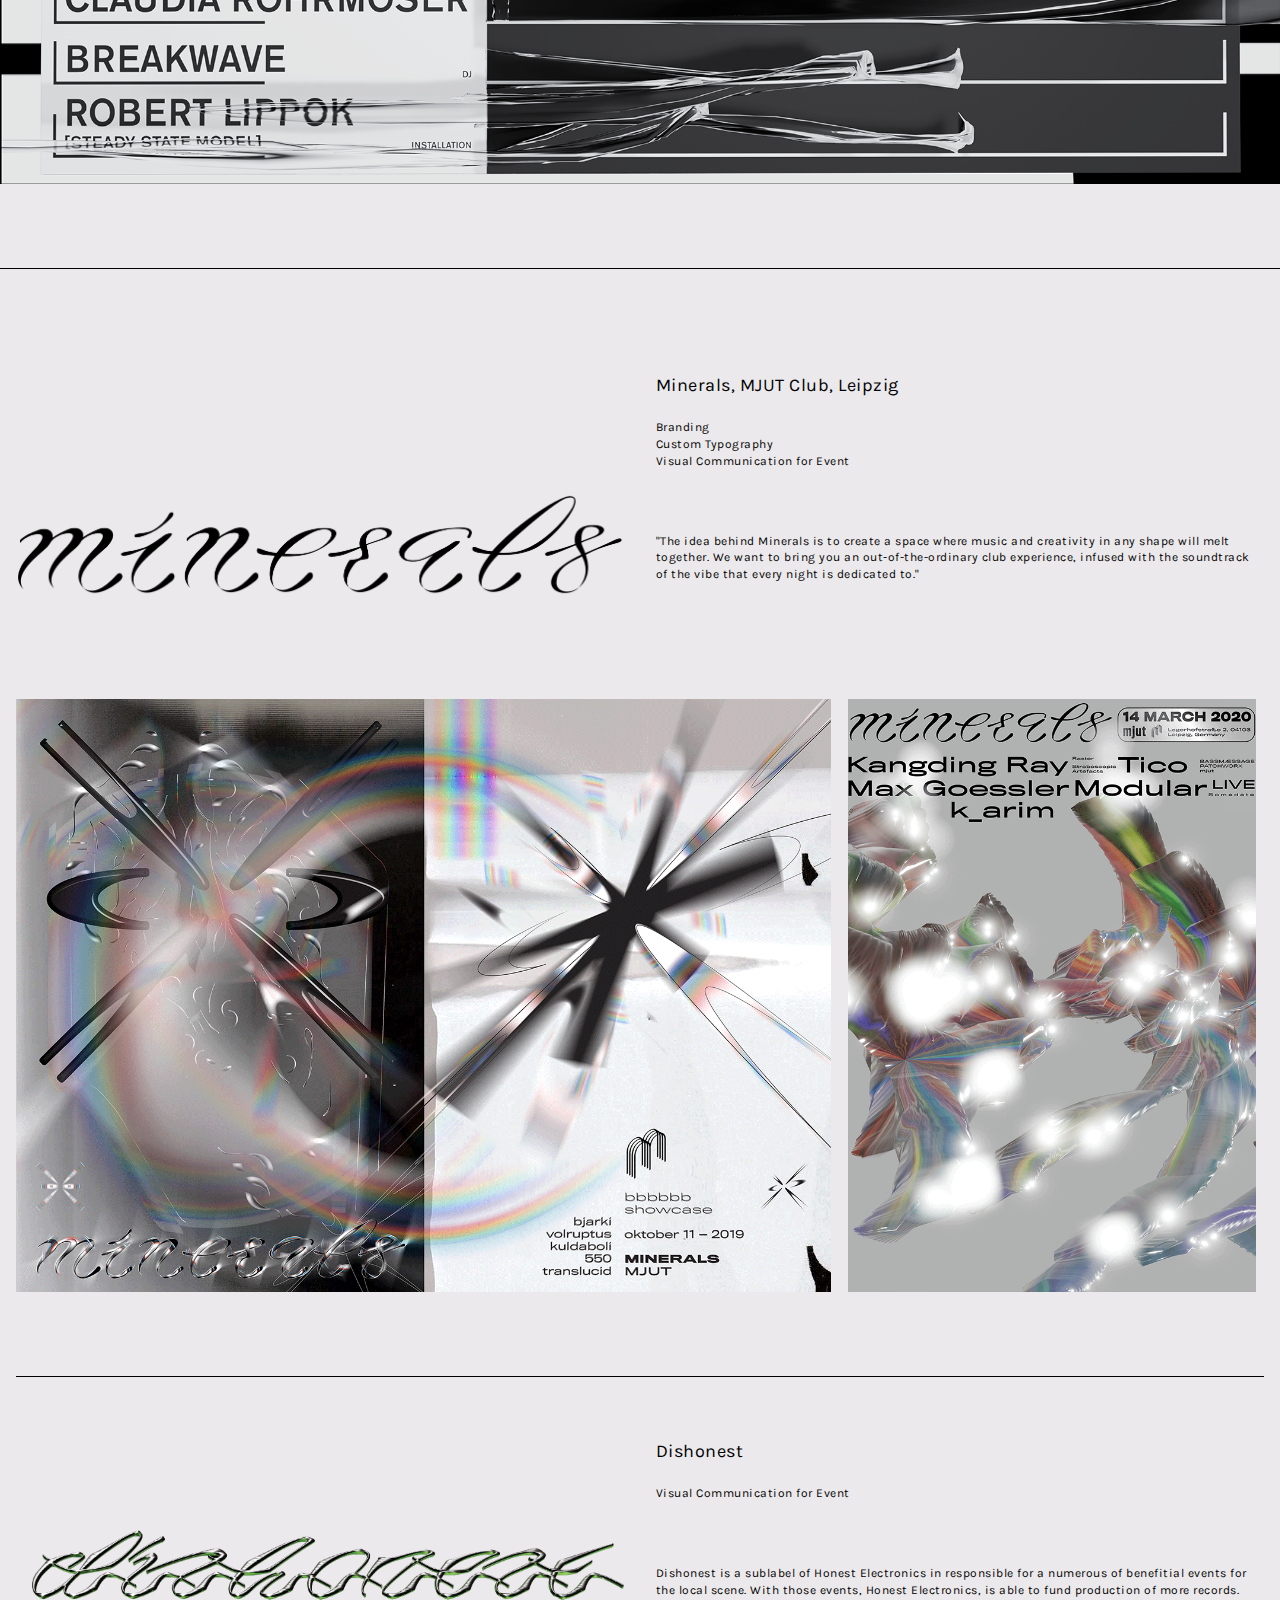
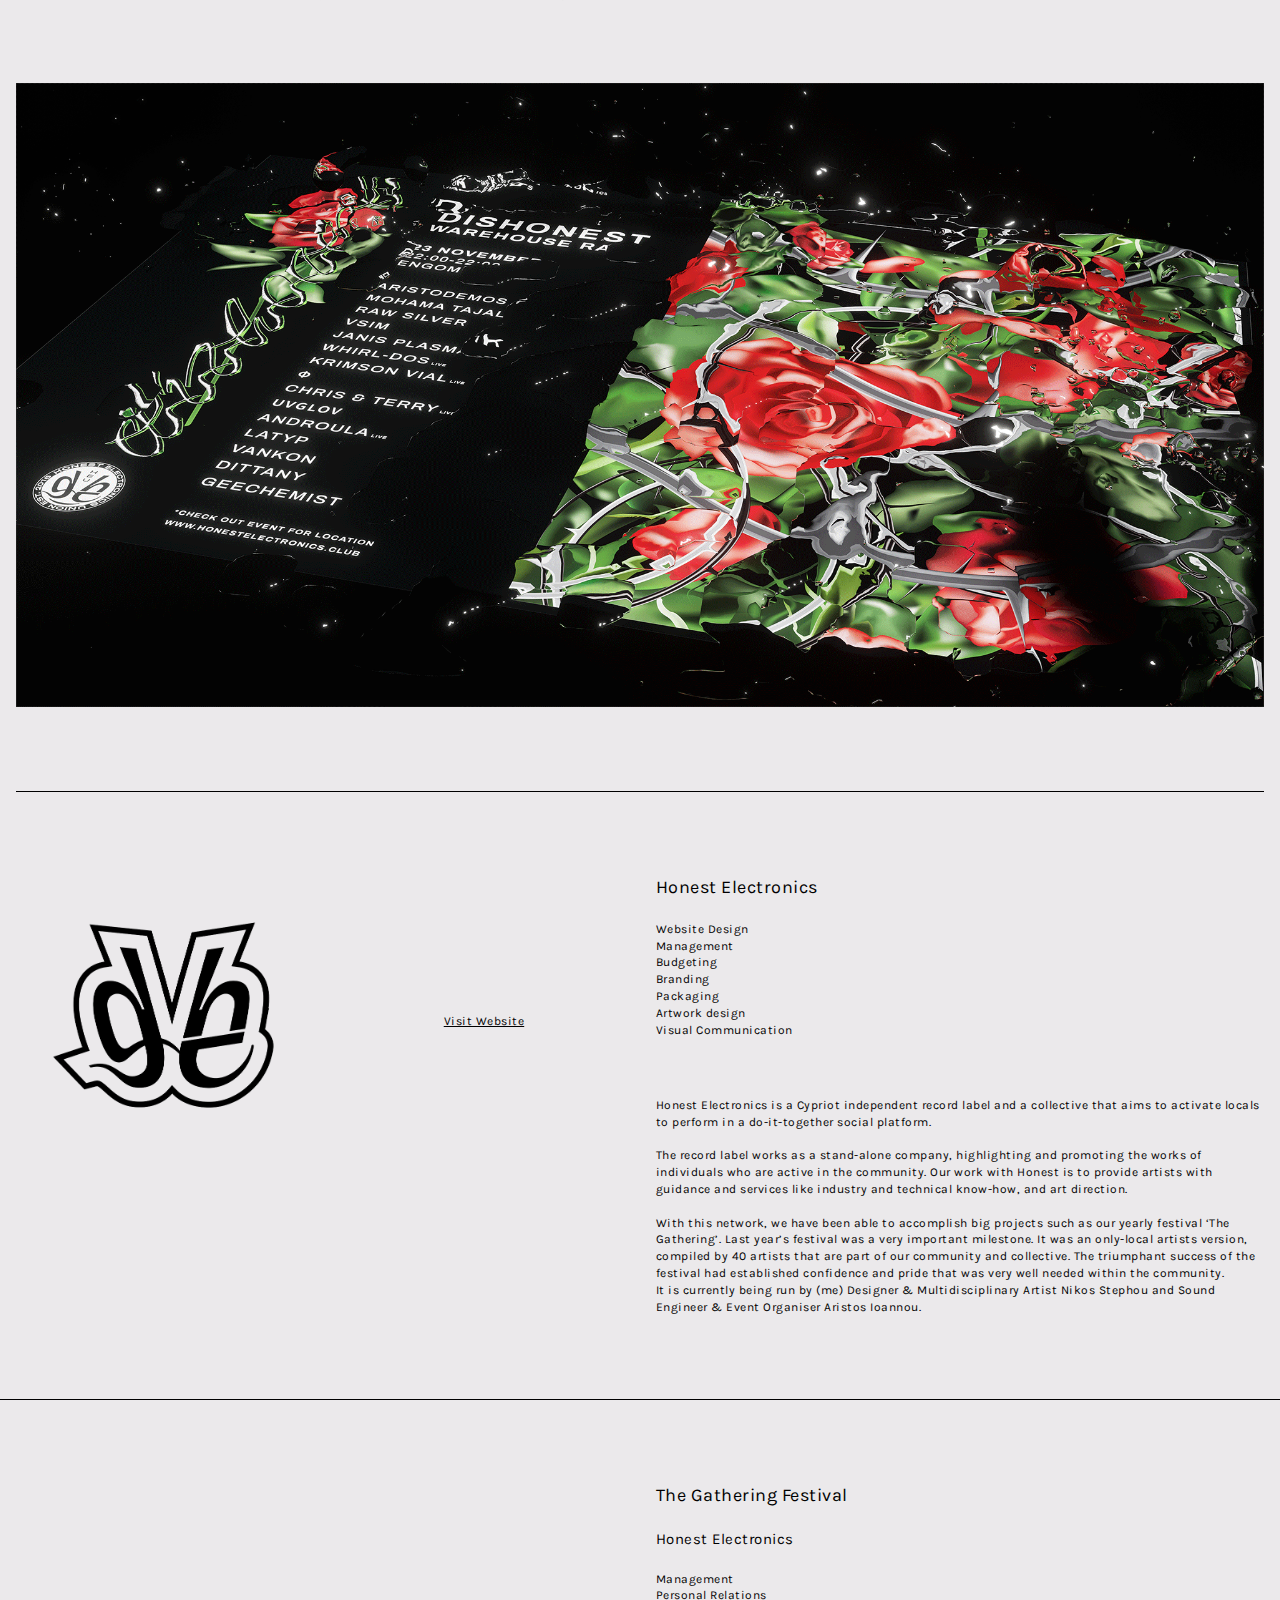
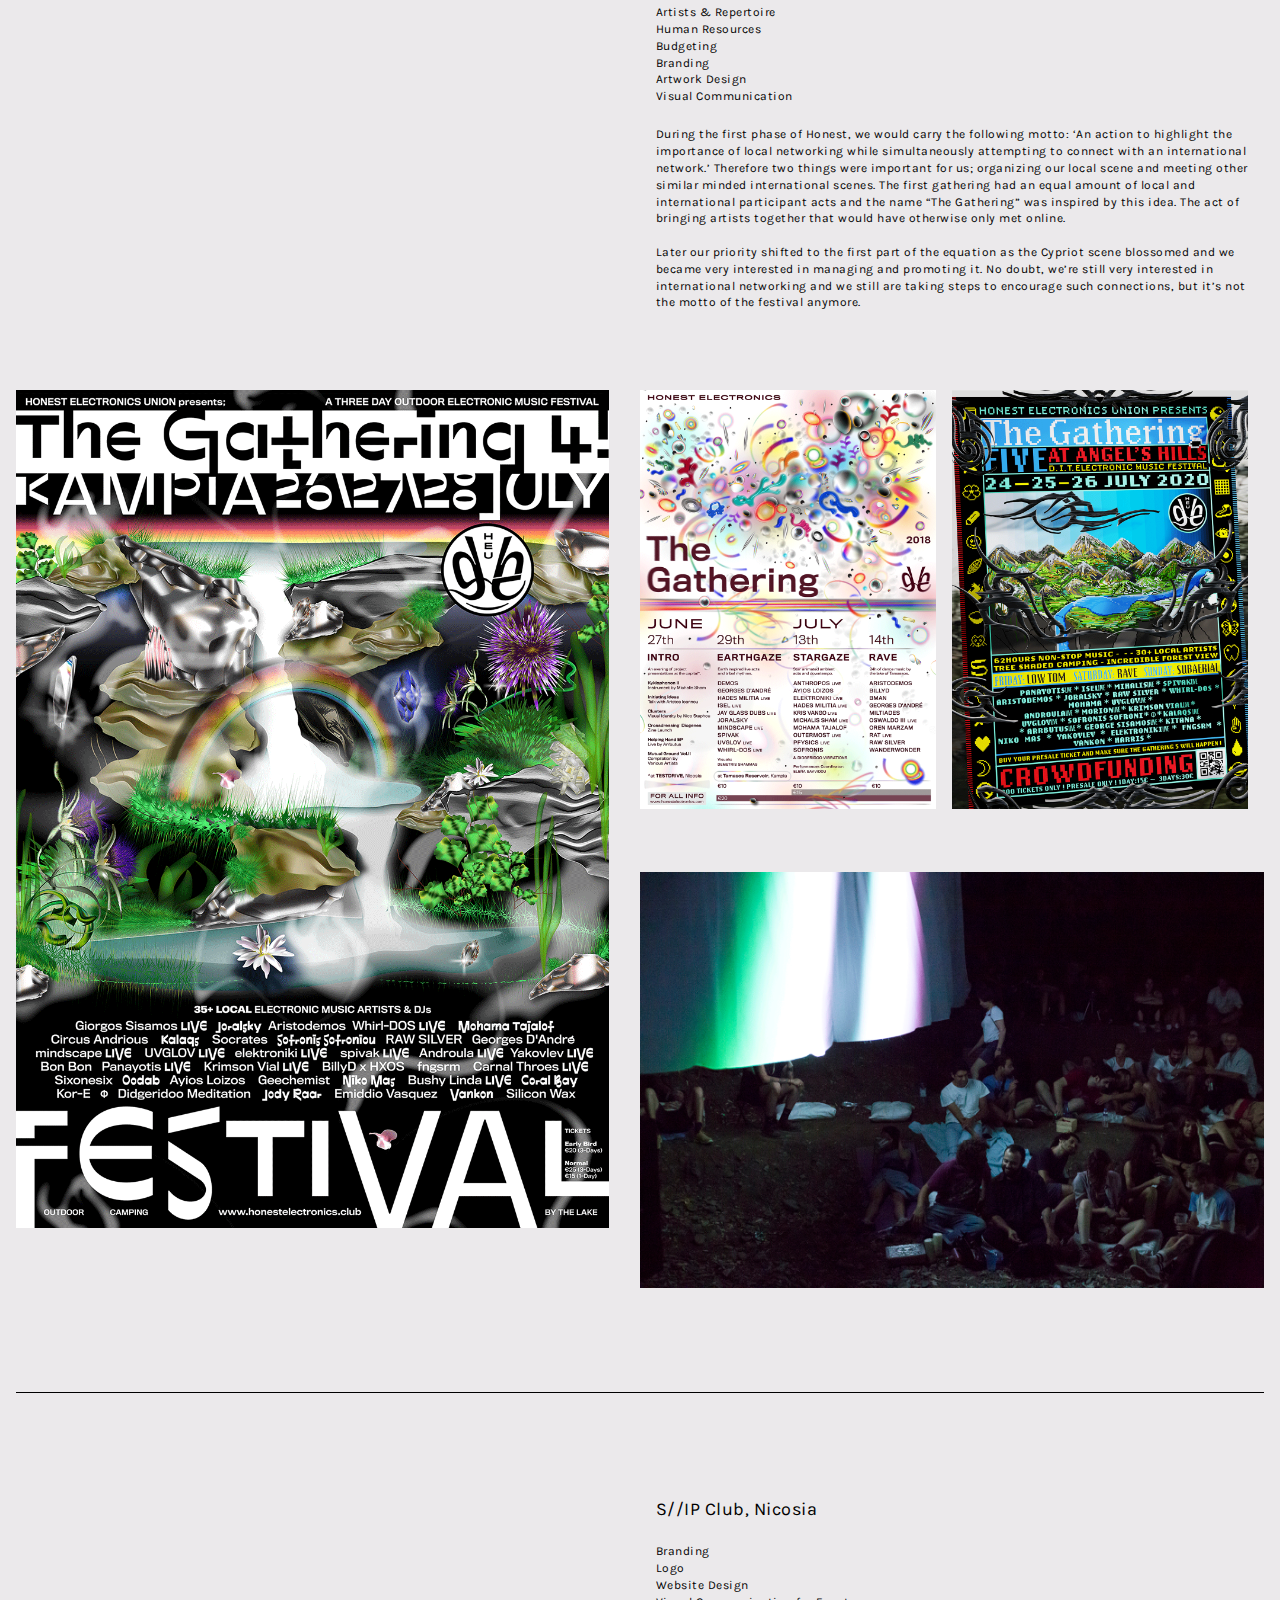
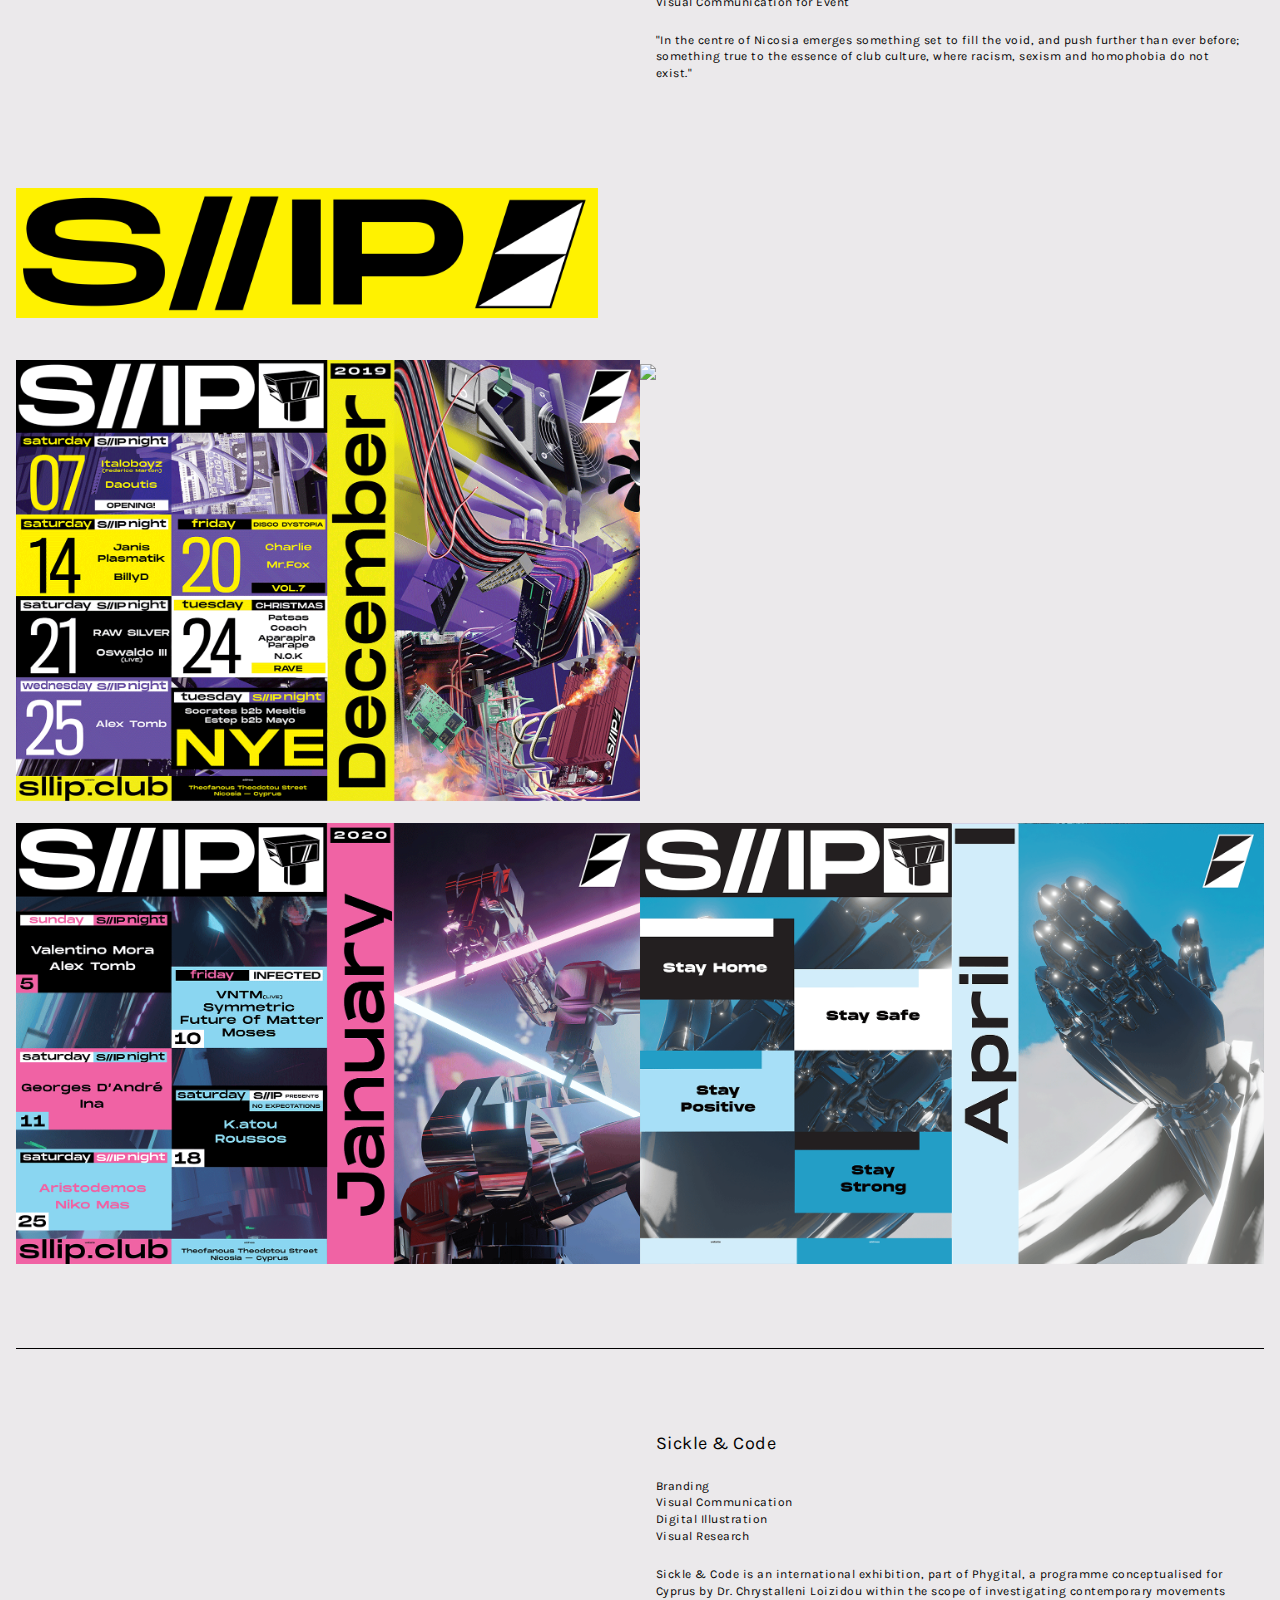
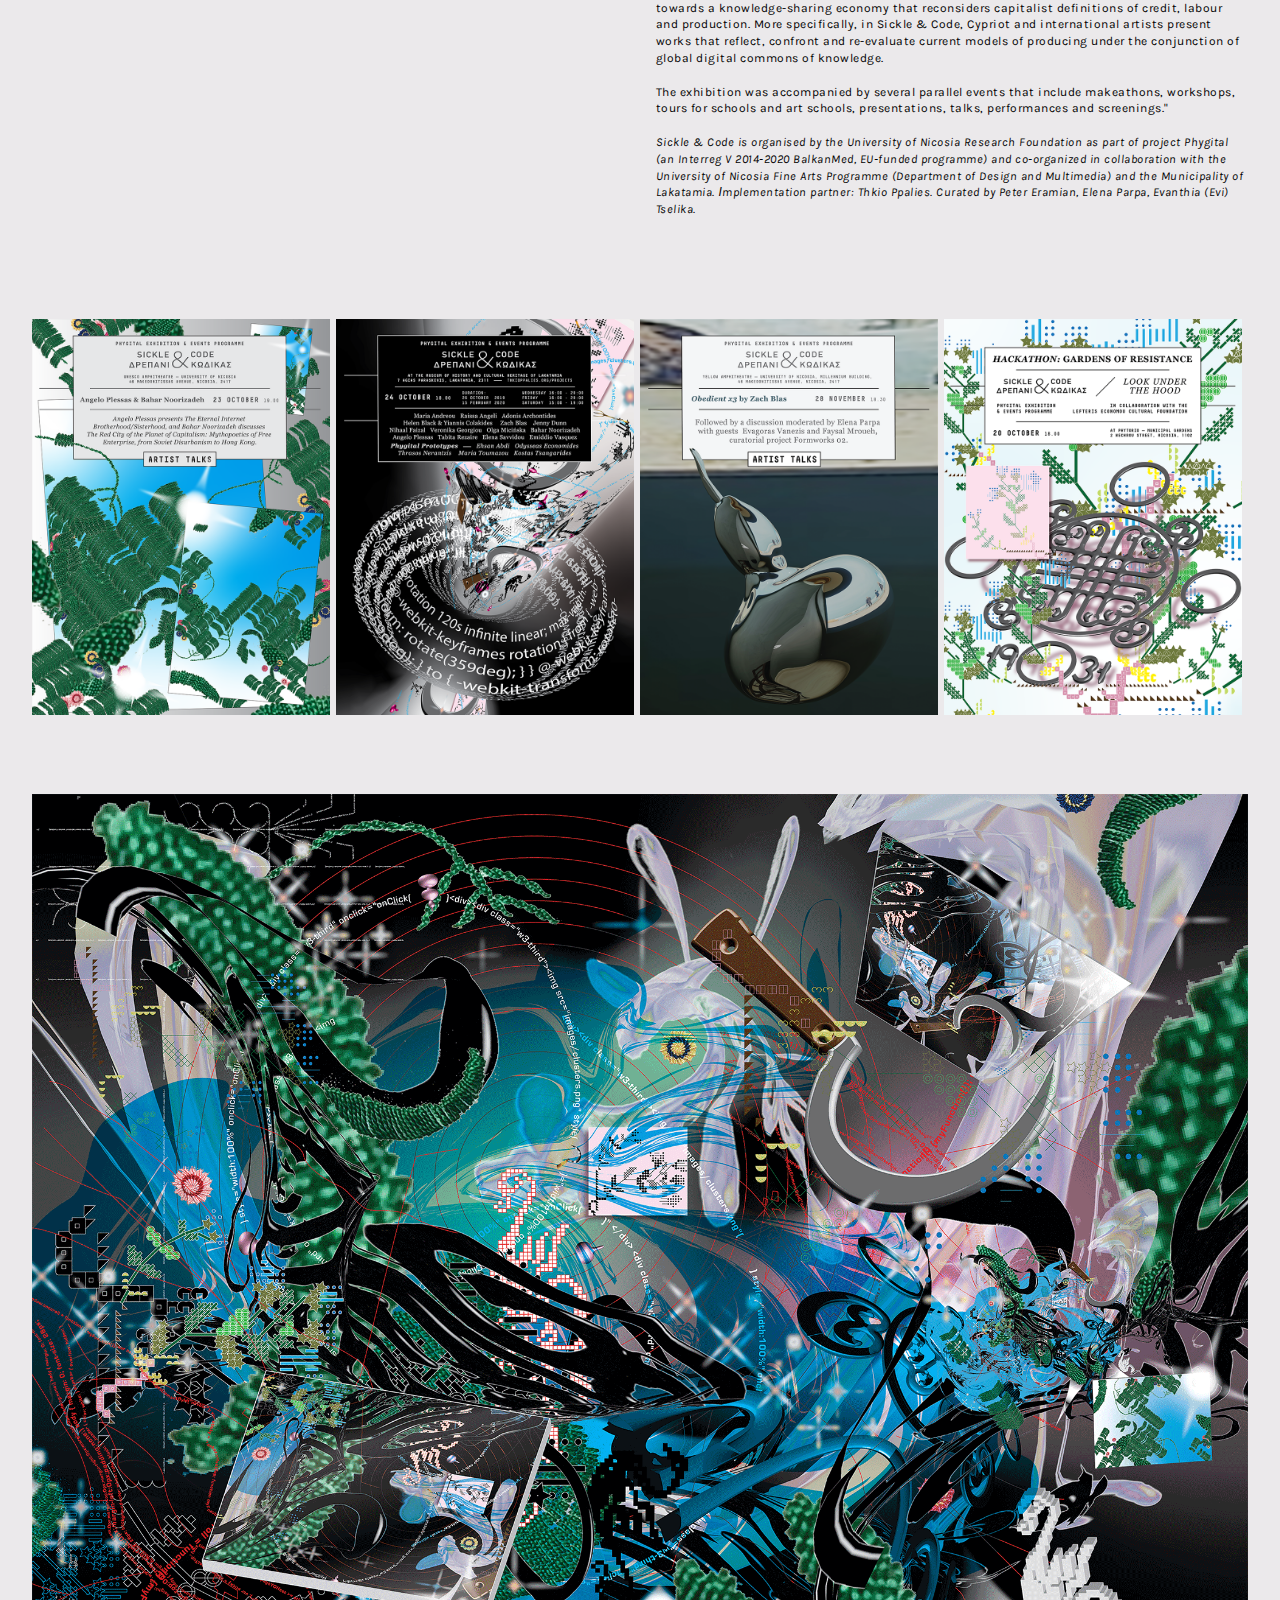
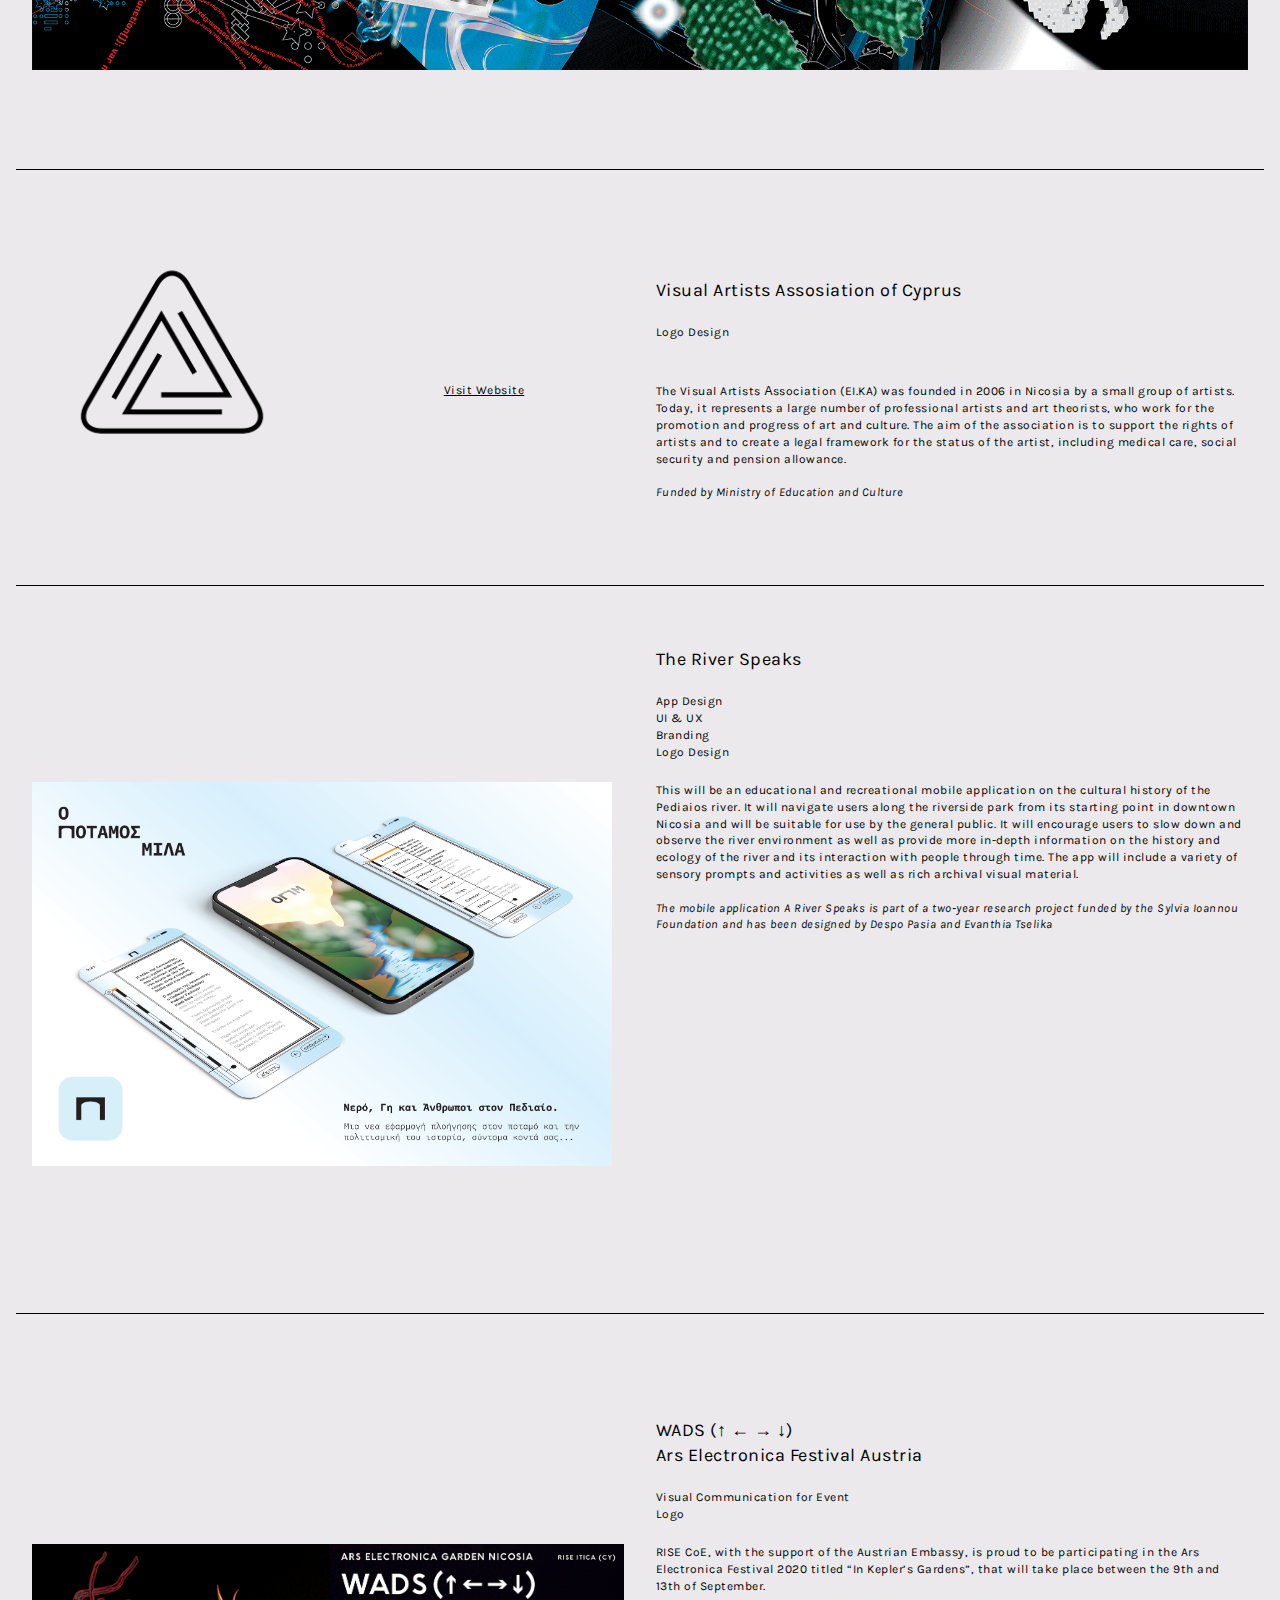
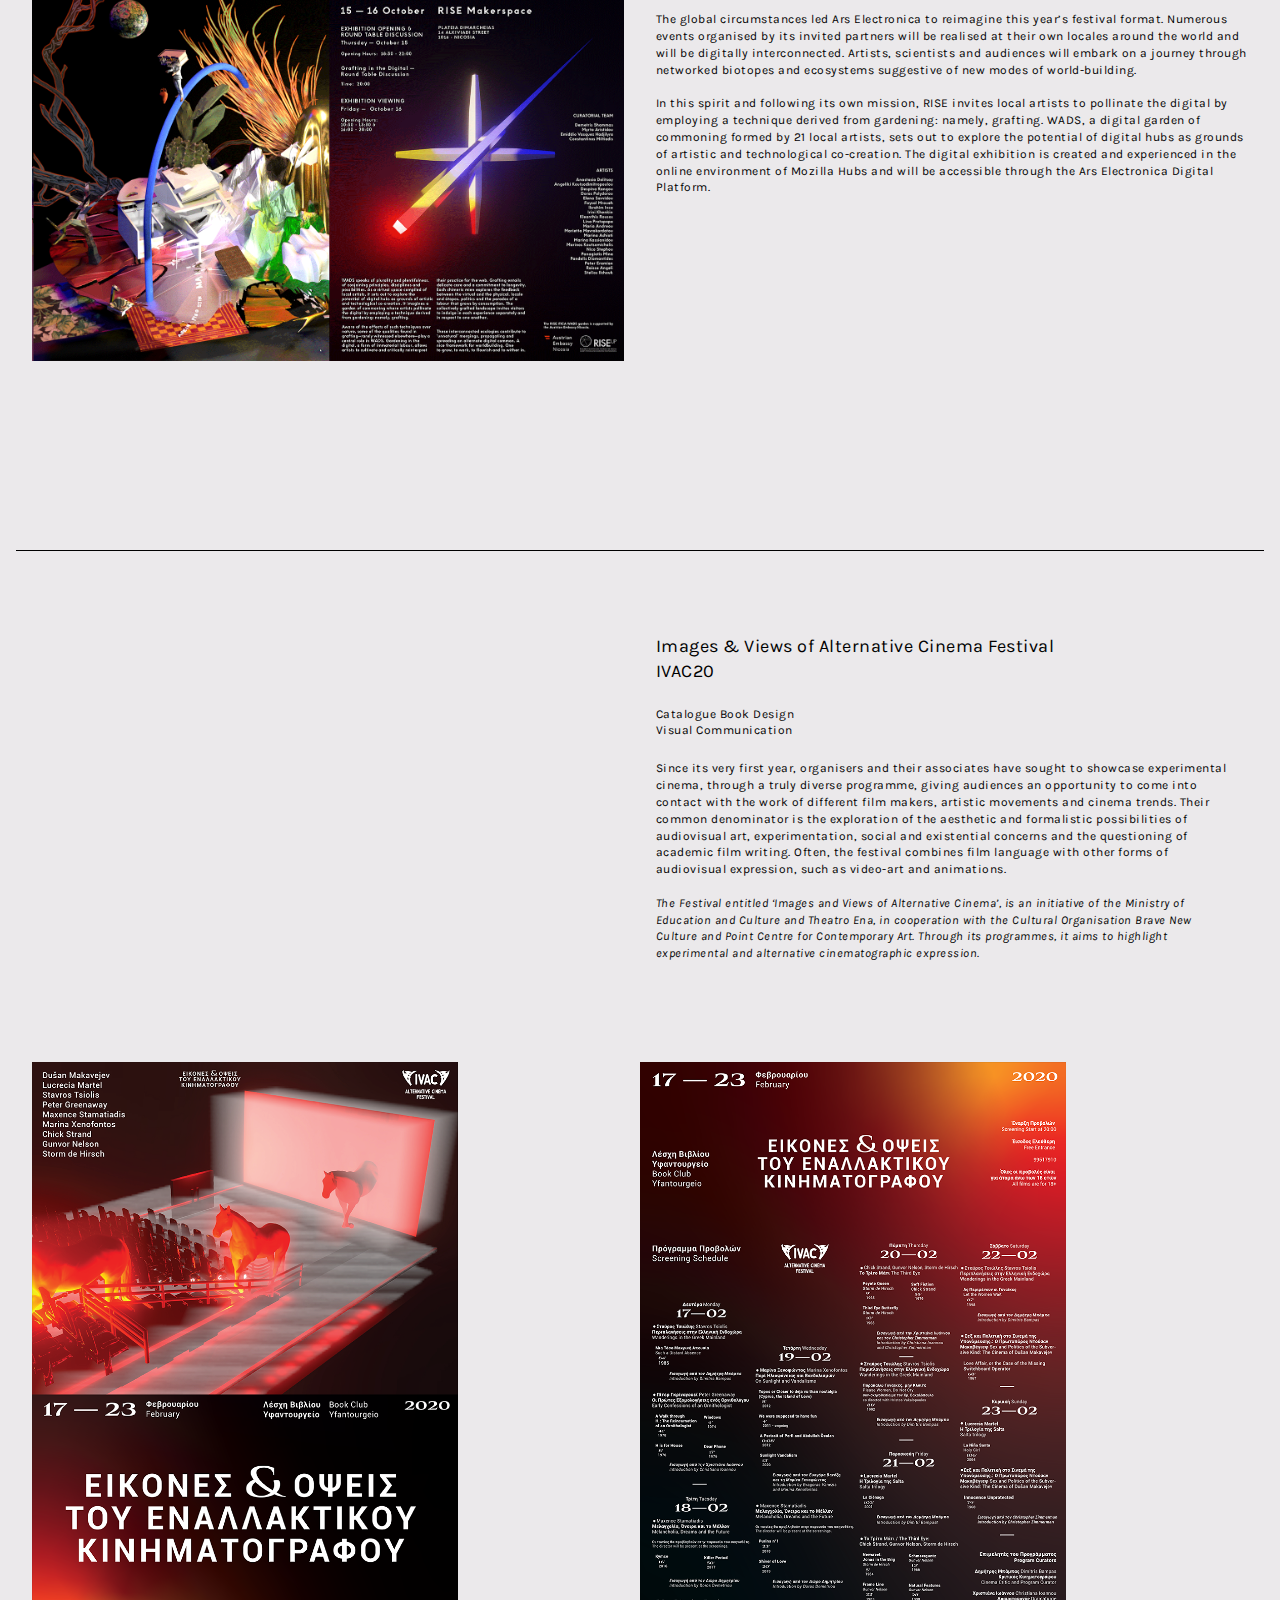
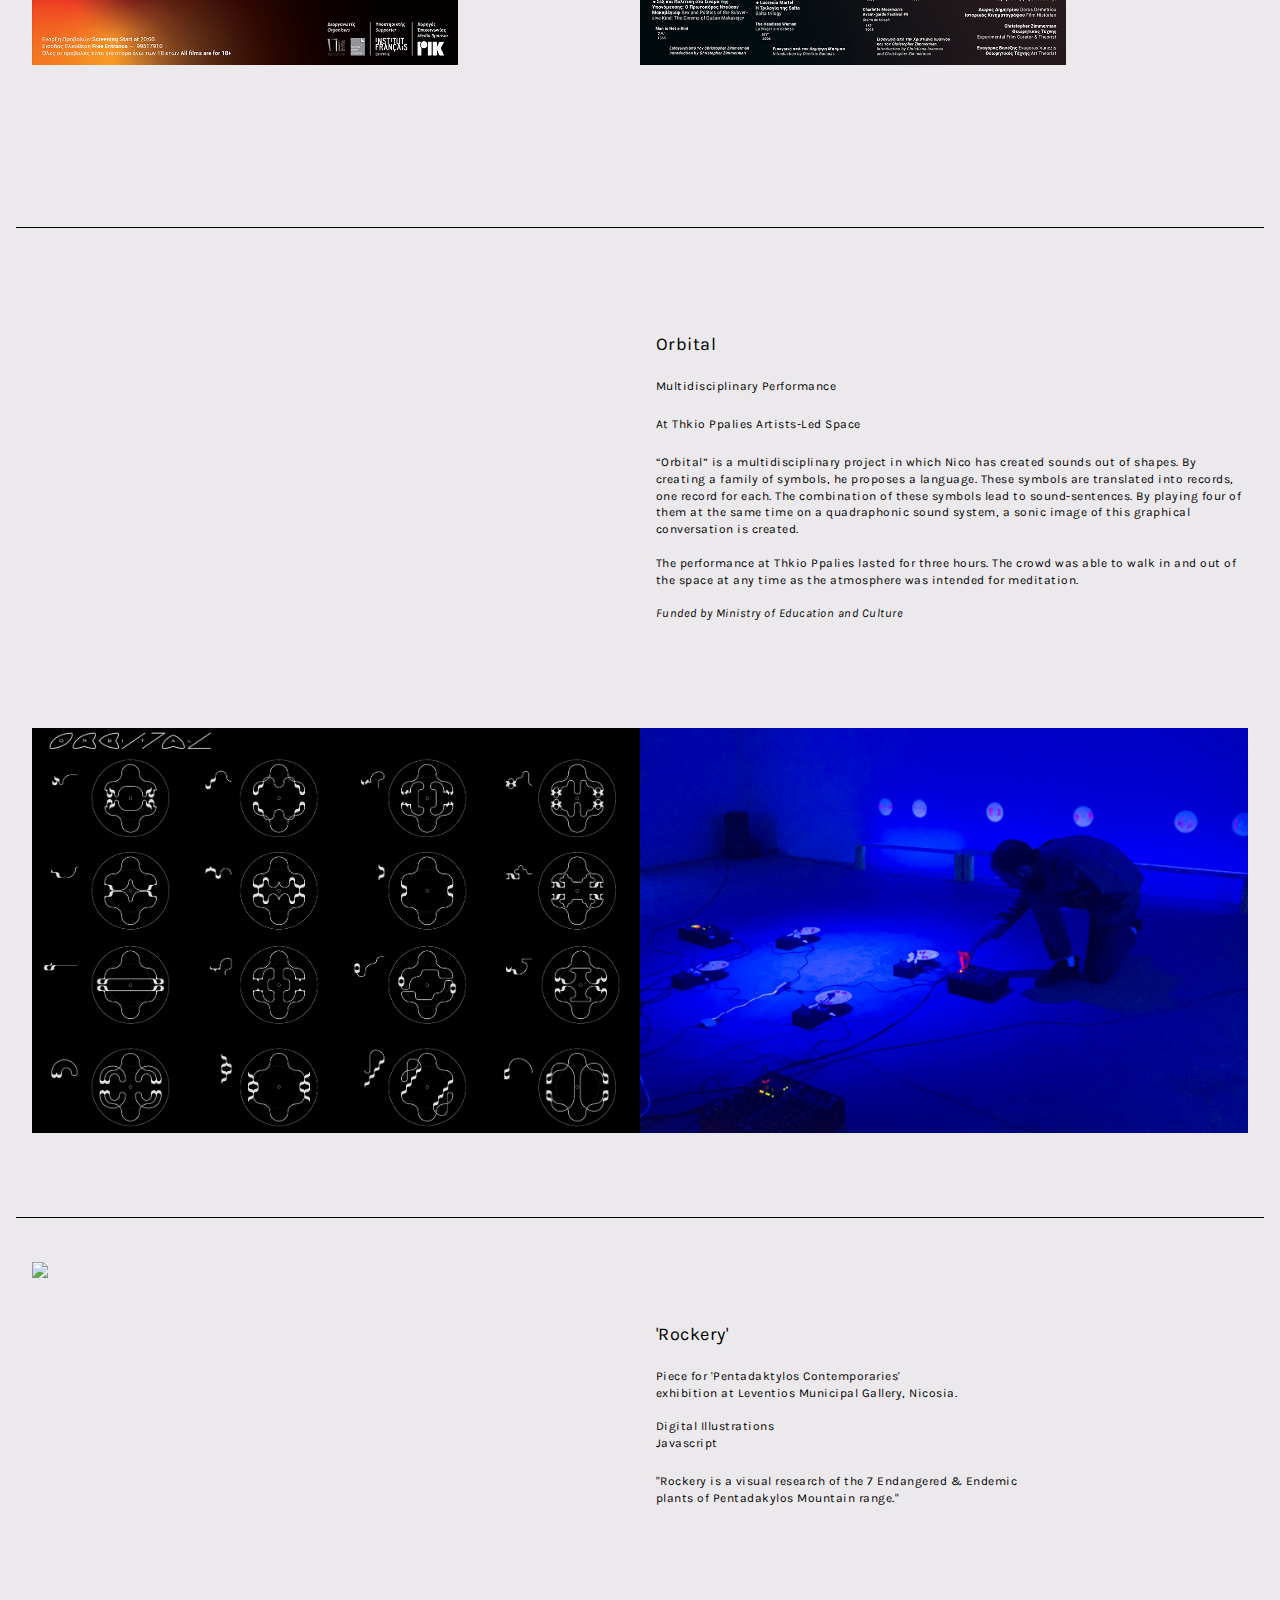
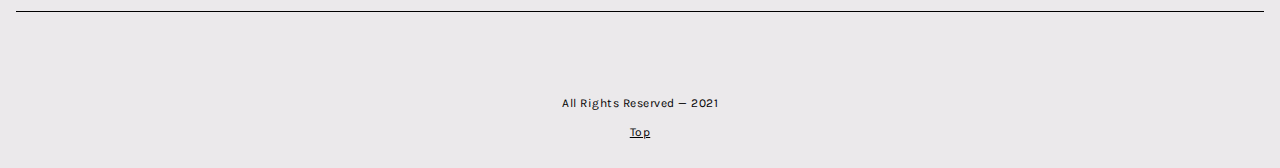
==== commit b8289436: "up" ====
--- a/portfolio/index.html
+++ b/portfolio/index.html
@@ -87,7 +87,7 @@
 
   <div class="w3-third"> 
 
-    <a class="w3-small"href="#portfolio" class="w3-xlarge" style="color: black">BACK TO HOMEPAGE</a>         
+    <a class="w3-small"href="https://www.studio-ns.info/" class="w3-xlarge" style="color: black">BACK TO HOMEPAGE</a>         
             
         </div> 
 
@@ -185,10 +185,12 @@
 </div>
 
    <div class="w3-half w3-container">
-    <br>
-   </div>
-
-  <div class="w3-half w3-container">
+    <img src="images/minerals/minlo.png" style="width:100%" onclick="onClick(this)">
+   </div>
+
+  <div class="w3-half w3-container">
+    <br>
+<br>
 
      <h1 class="w3-small">"The idea behind Minerals is to create a space where music and creativity in any shape will melt together. We want to bring you an out-of-the-ordinary club experience, infused with the soundtrack of the vibe that every night is dedicated to."
 </h1> 
@@ -202,11 +204,7 @@
 </div>
 <div class="w3-margin">
    <div class="w3-twothird">
-      <img src="images/minerals/minlo.png" style="width:100%" onclick="onClick(this)">
-      <br>
-      <br>
-      <br>
-      <br>
+
 <br>
     </div>
 
@@ -252,7 +250,8 @@
    </div>
 
   <div class="w3-half w3-container">
-
+    <br>
+<br>
      <h1 class="w3-small">Dishonest is a sublabel of Honest Electronics in responsible for a numerous of benefitial events for the local scene. With those events, Honest Electronics, is able to fund production of more records.
 </h1> 
   </div>
